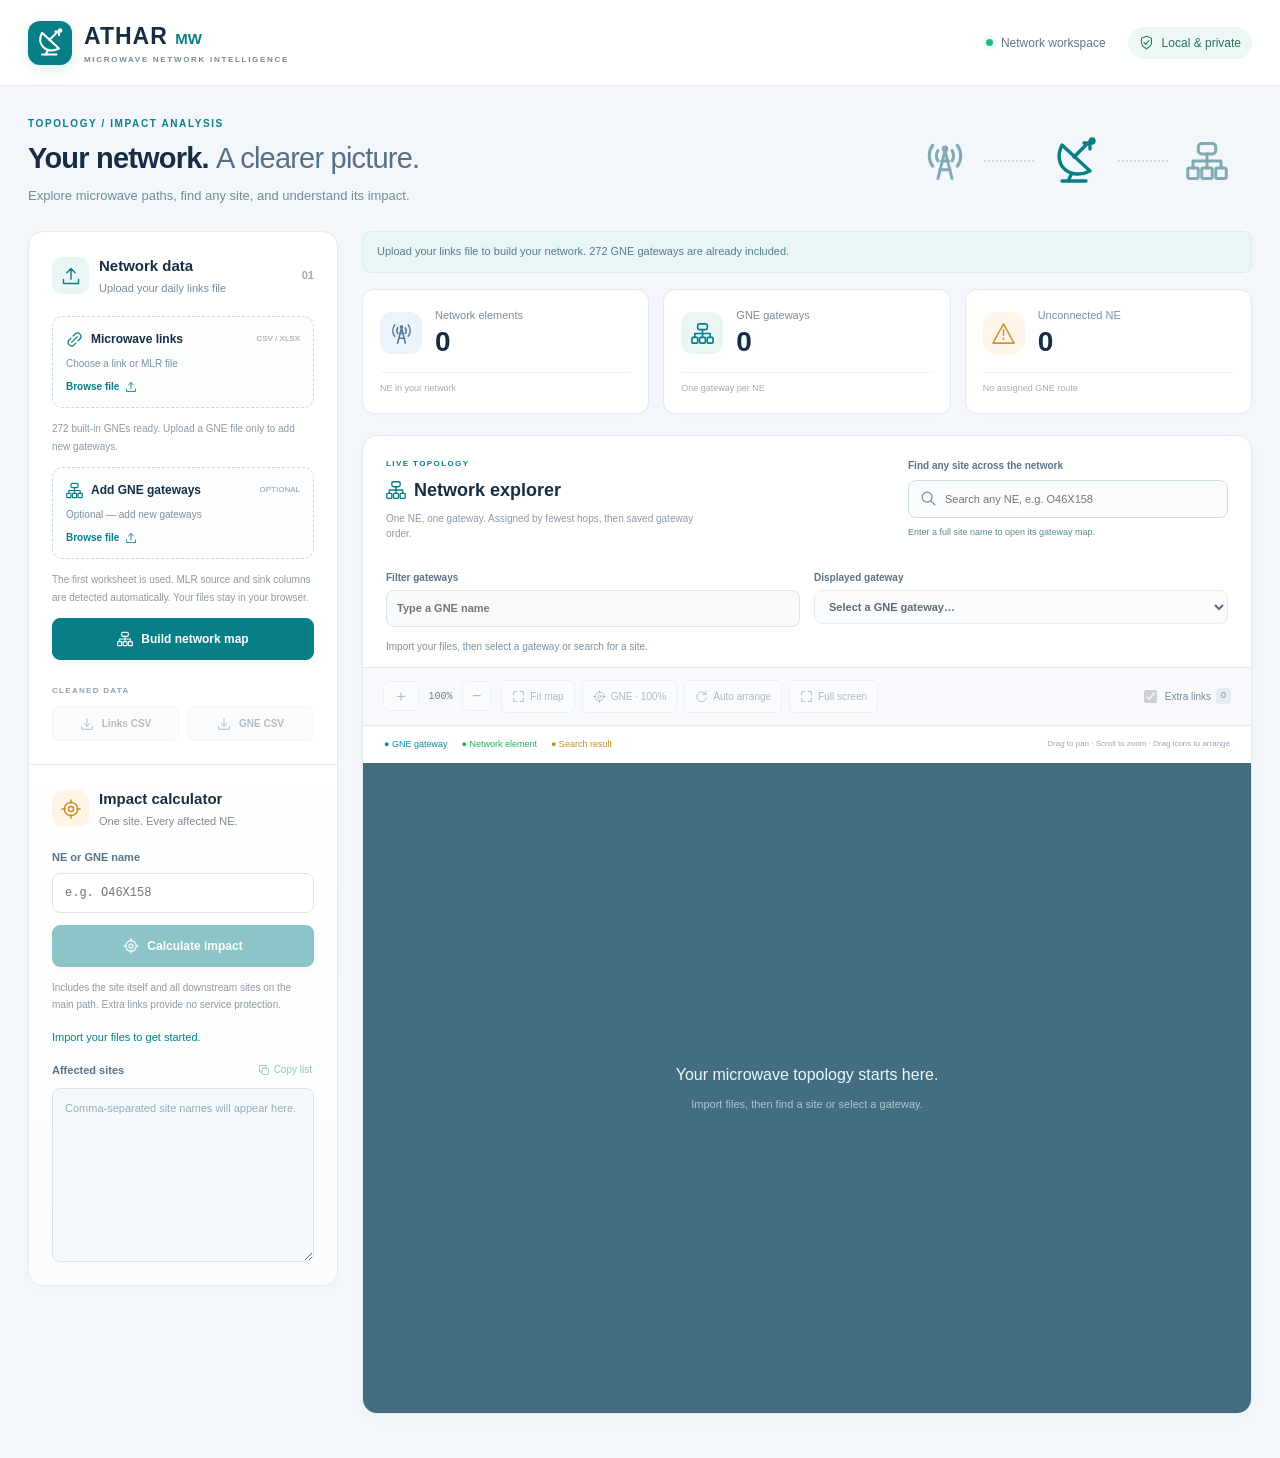
==== index.html @ e1ce1105 "Bundle confirmed GNE list and retain optional saved gateway additions" ====
<!doctype html>
<html lang="en" dir="ltr">
<head><meta charset="utf-8"><meta name="viewport" content="width=device-width,initial-scale=1"><title>Athar MW | Network topology & impact</title><link rel="stylesheet" href="style.css"></head>
<body>
<svg class="icon-library" xmlns="http://www.w3.org/2000/svg" aria-hidden="true"><defs>
<symbol id="i-dish" viewBox="0 0 24 24"><path d="M5 4c-5 10 4 18 14 13L5 4Z M11 10l7-7m-2 0h3v3M10 18l-2 4m-3 0h12"/><circle cx="20" cy="2" r="1"/></symbol>
<symbol id="i-tower" viewBox="0 0 24 24"><path d="m8 22 4-16 4 16M9 17h6M10 12h4M5 3a10 10 0 0 0 0 12M19 3a10 10 0 0 1 0 12M8 6a6 6 0 0 0 0 6M16 6a6 6 0 0 1 0 6"/><circle cx="12" cy="5" r="1"/></symbol>
<symbol id="i-link" viewBox="0 0 24 24"><path d="m10 7 3-3a5 5 0 0 1 7 7l-3 3M14 17l-3 3a5 5 0 0 1-7-7l3-3m1 6 8-8"/></symbol>
<symbol id="i-gateway" viewBox="0 0 24 24"><rect x="7" y="2" width="10" height="6" rx="2"/><rect x="1" y="16" width="6" height="6" rx="1"/><rect x="9" y="16" width="6" height="6" rx="1"/><rect x="17" y="16" width="6" height="6" rx="1"/><path d="M12 8v8M4 16v-4h16v4"/></symbol>
<symbol id="i-upload" viewBox="0 0 24 24"><path d="M12 16V3m-5 5 5-5 5 5M3 16v5h18v-5"/></symbol>
<symbol id="i-download" viewBox="0 0 24 24"><path d="M12 3v13m-5-5 5 5 5-5M3 16v5h18v-5"/></symbol>
<symbol id="i-search" viewBox="0 0 24 24"><circle cx="10" cy="10" r="7"/><path d="m15 15 6 6"/></symbol>
<symbol id="i-target" viewBox="0 0 24 24"><circle cx="12" cy="12" r="8"/><circle cx="12" cy="12" r="3"/><path d="M12 1v4m0 14v4M1 12h4m14 0h4"/></symbol>
<symbol id="i-shield" viewBox="0 0 24 24"><path d="m12 2 8 3v7c0 6-8 10-8 10S4 18 4 12V5l8-3Z m-4 10 3 3 5-6"/></symbol>
<symbol id="i-copy" viewBox="0 0 24 24"><rect x="8" y="8" width="13" height="13" rx="2"/><path d="M16 8V3H3v13h5"/></symbol>
<symbol id="i-expand" viewBox="0 0 24 24"><path d="M3 9V3h6m6 0h6v6M3 15v6h6m6 0h6v-6"/></symbol>
<symbol id="i-refresh" viewBox="0 0 24 24"><path d="M20 8a9 9 0 1 0 1 7M20 2v6h-6"/></symbol>
<symbol id="i-alert" viewBox="0 0 24 24"><path d="m12 2 11 20H1L12 2Zm0 6v6m0 3v1"/></symbol>
</defs></svg>
<header class="topbar"><div class="brand"><span class="brand-mark"><svg class="icon"><use href="#i-dish"/></svg></span><div>ATHAR <span>MW</span><small>MICROWAVE NETWORK INTELLIGENCE</small></div></div><div class="header-tags"><span class="workspace-tag"><span class="live-dot"></span>Network workspace</span><span class="privacy-tag"><svg class="icon"><use href="#i-shield"/></svg>Local & private</span></div></header>
<main><section class="intro"><div><p class="eyebrow">TOPOLOGY / IMPACT ANALYSIS</p><h1>Your network. <span>A clearer picture.</span></h1><p>Explore microwave paths, find any site, and understand its impact.</p></div><div class="intro-art" aria-hidden="true"><svg class="icon"><use href="#i-tower"/></svg><span class="signal-line"></span><svg class="icon dish-art"><use href="#i-dish"/></svg><span class="signal-line"></span><svg class="icon"><use href="#i-gateway"/></svg></div></section>
<section class="workspace"><aside>
<section class="import-panel"><div class="section-title"><span class="section-icon"><svg class="icon"><use href="#i-upload"/></svg></span><div><h2>Network data</h2><p>Upload your daily links file</p></div><span class="step-tag">01</span></div>
<label class="upload"><span class="upload-top"><svg class="icon"><use href="#i-link"/></svg><strong>Microwave links</strong><span class="file-type">CSV / XLSX</span></span><small id="linksName">Choose a link or MLR file</small><span class="browse">Browse file <svg class="icon"><use href="#i-upload"/></svg></span><input id="links" type="file" accept=".csv,.txt,.xlsx" aria-label="Upload microwave links"></label>
<p class="hint" id="gatewayInfo" role="status">272 built-in GNEs ready. Upload a GNE file only to add new gateways.</p>
<label class="upload"><span class="upload-top"><svg class="icon"><use href="#i-gateway"/></svg><strong>Add GNE gateways</strong><span class="file-type">OPTIONAL</span></span><small id="gatesName">Optional — add new gateways</small><span class="browse">Browse file <svg class="icon"><use href="#i-upload"/></svg></span><input id="gates" type="file" accept=".csv,.txt,.xlsx" aria-label="Add GNE gateways (optional)"></label>
<p class="hint">The first worksheet is used. MLR source and sink columns are detected automatically. Your files stay in your browser.</p>
<button id="load" class="primary"><svg class="icon"><use href="#i-gateway"/></svg>Build network map</button>
<div class="exports"><span class="subheading">CLEANED DATA</span><div class="export-buttons"><button id="downloadLinks" class="secondary" disabled><svg class="icon"><use href="#i-download"/></svg>Links CSV</button><button id="downloadGates" class="secondary" disabled><svg class="icon"><use href="#i-download"/></svg>GNE CSV</button></div></div></section>
<section class="impact-panel"><div class="section-title"><span class="section-icon amber"><svg class="icon"><use href="#i-target"/></svg></span><div><h2>Impact calculator</h2><p>One site. Every affected NE.</p></div></div><form id="impactForm"><label for="impactSite">NE or GNE name</label><input id="impactSite" placeholder="e.g. O46X158" autocomplete="off" disabled><button id="calculateImpact" class="primary" disabled><svg class="icon"><use href="#i-target"/></svg>Calculate impact</button></form><p class="hint">Includes the site itself and all downstream sites on the main path. Extra links provide no service protection.</p><p id="impactSummary" role="status" aria-live="polite">Import your files to get started.</p><div class="result-heading"><label for="impactResult">Affected sites</label><button id="copyImpact" class="text-button" disabled><svg class="icon"><use href="#i-copy"/></svg><span id="copyLabel">Copy list</span></button></div><textarea id="impactResult" readonly rows="7" spellcheck="false" placeholder="Comma-separated site names will appear here."></textarea></section>
</aside><div class="content"><div id="status" role="status" aria-live="polite">Upload your links file to build your network. 272 GNE gateways are already included.</div>
<div class="stats"><div><span class="stat-icon"><svg class="icon"><use href="#i-tower"/></svg></span><div><span>Network elements</span><b id="nodesCount">0</b></div><small>NE in your network</small></div><div><span class="stat-icon teal"><svg class="icon"><use href="#i-gateway"/></svg></span><div><span>GNE gateways</span><b id="gatesCount">0</b></div><small>One gateway per NE</small></div><div><span class="stat-icon amber"><svg class="icon"><use href="#i-alert"/></svg></span><div><span>Unconnected NE</span><b id="offlineCount">0</b></div><small>No assigned GNE route</small></div></div>
<section class="map-panel" id="mapPanel"><div class="map-heading"><div><p class="eyebrow">LIVE TOPOLOGY</p><h2><svg class="icon"><use href="#i-gateway"/></svg>Network explorer</h2><p>One NE, one gateway. Assigned by fewest hops, then saved gateway order.</p></div><div class="site-finder"><label for="search">Find any site across the network</label><div class="search-input"><svg class="icon"><use href="#i-search"/></svg><input id="search" type="search" list="siteNames" placeholder="Search any NE, e.g. O46X158" autocomplete="off" disabled></div><datalist id="siteNames"></datalist><p id="searchStatus" role="status" aria-live="polite">Enter a full site name to open its gateway map.</p></div></div>
<div class="gateway-controls"><label>Filter gateways<input id="gneSearch" type="search" placeholder="Type a GNE name" disabled></label><label>Displayed gateway<select id="gneSelect" disabled><option value="">Select a GNE gateway…</option></select></label></div>
<p id="viewSummary" class="view-summary" aria-live="polite">Import your files, then select a gateway or search for a site.</p>
<div class="map-toolbar" role="group" aria-label="Map controls"><div class="zoom-controls"><button id="zoomIn" disabled aria-label="Zoom in">＋</button><output id="zoomLabel" aria-live="polite">100%</output><button id="zoomOut" disabled aria-label="Zoom out">−</button></div><button id="fitMap" disabled><svg class="icon"><use href="#i-expand"/></svg>Fit map</button><button id="centerMap" disabled><svg class="icon"><use href="#i-target"/></svg>GNE · 100%</button><button id="resetLayout" disabled><svg class="icon"><use href="#i-refresh"/></svg>Auto arrange</button><button id="fullscreen" disabled><svg class="icon"><use href="#i-expand"/></svg><span id="fullscreenLabel">Full screen</span></button><label class="extra-toggle"><input id="extraLinks" type="checkbox" checked disabled>Extra links <span id="extraCount">0</span></label></div>
<div class="canvas-bar"><div class="legend"><span class="gne">● GNE gateway</span><span class="online">● Network element</span><span class="found">● Search result</span></div><span class="canvas-hint">Drag to pan · Scroll to zoom · Drag icons to arrange</span></div><div id="map" class="map"><p class="empty">Your microwave topology starts here.<br><span>Import files, then find a site or select a gateway.</span></p></div></section>
</div></section></main>
<script src="vendor/exceljs.min.js"></script><script src="network.js"></script><script src="default-gne.js"></script><script src="radial-layout.js"></script><script src="topology.js"></script><script src="app.js"></script>
</body></html>
---- style.css ----
:root{--ink:#172d43;--muted:#778a9c;--teal:#087f86;--line:#e2eaf0;--surface:#fff;--bg:#f3f6fa}*{box-sizing:border-box}body{margin:0;background:var(--bg);color:var(--ink);font:14px/1.5 Inter,"Segoe UI",Arial,sans-serif}button,input,select,textarea{font:inherit}button{cursor:pointer}button:disabled{opacity:.45;cursor:default}button:focus-visible,input:focus-visible,select:focus-visible,textarea:focus-visible{outline:3px solid #60c4ce;outline-offset:2px}.icon-library{position:absolute;width:0;height:0;overflow:hidden}.icon{width:20px;height:20px;fill:none;stroke:currentColor;stroke-width:1.7;stroke-linecap:round;stroke-linejoin:round;flex-shrink:0;vertical-align:middle}.topbar{height:86px;background:white;border-bottom:1px solid var(--line);display:flex;align-items:center;justify-content:space-between;padding:0 max(28px,calc((100vw - 1500px)/2))}.brand{display:flex;align-items:center;gap:12px;font-size:23px;font-weight:800;letter-spacing:1px}.brand>div>span{color:var(--teal);font-size:15px;letter-spacing:0}.brand small{display:block;font-size:8px;font-weight:600;letter-spacing:1.7px;color:var(--muted);margin-top:1px}.brand-mark{display:grid;place-items:center;width:44px;height:44px;border-radius:12px;background:var(--teal);color:white;box-shadow:0 4px 14px #087f8624}.brand-mark .icon{width:29px;height:29px}.header-tags{display:flex;gap:22px;align-items:center;font-size:12px;color:#60778c}.workspace-tag,.privacy-tag{display:flex;gap:8px;align-items:center}.privacy-tag{padding:7px 11px;background:#edf8f5;color:#297463;border-radius:20px}.privacy-tag .icon{width:15px;height:15px}.live-dot{width:7px;height:7px;background:#21b787;border-radius:50%;box-shadow:0 0 0 4px #22b78713}main{max-width:1556px;margin:auto;padding:30px 28px 44px}.intro{display:flex;align-items:center;justify-content:space-between;margin-bottom:26px}.eyebrow{font-size:10px;letter-spacing:1.6px;font-weight:750;color:var(--teal);margin:0 0 9px}.intro h1{font-size:29px;letter-spacing:-.8px;line-height:1.3;margin:0 0 8px;font-weight:750}.intro h1 span{font-weight:450;color:#577083}.intro p:last-child{font-size:13px;color:var(--muted);margin:0}.intro-art{display:flex;align-items:center;color:#82aab4;padding:12px 24px}.intro-art>.icon{width:42px;height:42px}.intro-art .dish-art{color:var(--teal);width:48px;height:48px}.signal-line{width:50px;height:1px;border-top:2px dotted #c4d9df;margin:0 18px}.workspace{display:grid;grid-template-columns:310px minmax(0,1fr);gap:24px;align-items:start}.workspace>*{min-width:0}aside{background:white;border:1px solid var(--line);border-radius:15px;box-shadow:0 4px 16px #17324e03;overflow:hidden}.import-panel,.impact-panel{padding:23px}.section-title{display:flex;align-items:center;gap:10px;margin-bottom:20px}.section-icon{display:grid;place-items:center;width:37px;height:37px;border-radius:10px;background:#eaf5f5;color:var(--teal)}.section-icon.amber{background:#fff4e5;color:#ca8c25}.section-title h2{font-size:15px;margin:0 0 2px}.section-title p{font-size:11px;color:var(--muted);margin:0}.step-tag{margin-left:auto;font-size:11px;font-weight:650;color:#9aabba}.upload{position:relative;display:block;padding:13px;border:1px dashed #c8d9e2;border-radius:10px;margin:11px 0;background:#fbfdfe;cursor:pointer;transition:border-color .15s,background .15s}.upload:hover{border-color:var(--teal);background:#f1faf9}.upload-top{display:flex;gap:8px;align-items:center;font-size:12px}.upload-top>.icon{width:17px;height:17px;color:var(--teal)}.file-type{font-size:8px;color:#899daf;margin-left:auto}.upload small{display:block;color:#7d91a3;font-size:10px;white-space:nowrap;overflow:hidden;text-overflow:ellipsis;margin:8px 0}.browse{font-size:10px;color:var(--teal);display:flex;gap:6px;align-items:center;font-weight:600}.browse .icon{width:12px;height:12px}.upload input{position:absolute;inset:0;width:100%;height:100%;opacity:0;cursor:pointer}.upload:focus-within{outline:2px solid #60c4ce}.hint{font-size:10px;color:#8a9ba9;line-height:1.75;margin:12px 0}.primary,.secondary{border-radius:8px;display:flex;gap:8px;align-items:center;justify-content:center;font-weight:600;transition:background .15s}.primary{border:1px solid var(--teal);background:var(--teal);color:white;width:100%;padding:11px;margin-top:12px;font-size:12px;box-shadow:0 3px 7px #087f8612}.primary:hover:enabled{background:#096e75}.primary .icon{width:16px;height:16px}.subheading{font-size:8px;letter-spacing:1.3px;color:#91a0ae;font-weight:750}.exports{margin-top:18px}.export-buttons{display:flex;gap:8px;margin-top:7px}.secondary{flex:1;padding:9px 5px;border:1px solid var(--line);background:#f7fafc;color:#506d80;font-size:10px}.secondary .icon{width:14px;height:14px}.impact-panel{border-top:1px solid var(--line);background:linear-gradient(180deg,#fff,#fafcfd)}.impact-panel label,.gateway-controls label,.site-finder>label{display:block;color:#5b7387;font-size:11px;font-weight:600}.impact-panel input,.impact-panel textarea,.gateway-controls input,.gateway-controls select{display:block;width:100%;padding:10px 12px;border:1px solid #d9e4eb;border-radius:8px;background:#fff;color:var(--ink);margin-top:7px;font-size:12px}.impact-panel input{font-family:Consolas,monospace}.impact-panel textarea{resize:vertical;min-height:145px;font:12px/1.8 Consolas,monospace;overflow-wrap:anywhere;background:#f6f9fc;margin-top:9px}.impact-panel textarea::placeholder{font:11px/1.7 "Segoe UI",Arial,sans-serif;color:#9baab6}#impactSummary{color:var(--teal);font-size:11px;line-height:1.7;margin:14px 0}.result-heading{display:flex;justify-content:space-between;gap:8px;align-items:center}.text-button{border:0;background:none;color:var(--teal);font-size:10px;display:flex;gap:4px;align-items:center;padding:2px}.text-button .icon{width:12px;height:12px}#status{border:1px solid #dbecee;border-radius:9px;background:#eaf5f5;color:#51818a;font-size:11px;line-height:1.8;padding:10px 14px}.stats{display:grid;grid-template-columns:repeat(3,minmax(0,1fr));gap:14px;margin:16px 0 21px}.stats>div{position:relative;background:white;border:1px solid var(--line);border-radius:12px;padding:17px;display:flex;align-items:center;gap:13px;flex-wrap:wrap;box-shadow:0 3px 12px #17324e02}.stat-icon{display:grid;place-items:center;width:42px;height:42px;color:#537ea2;background:#edf3fa;border-radius:12px}.stat-icon .icon{width:23px;height:23px}.stat-icon.teal{color:var(--teal);background:#eaf6f4}.stat-icon.amber{color:#d09638;background:#fff6e9}.stats>div>div>span{display:block;font-size:11px;color:#7890a1}.stats b{display:block;font-size:28px;line-height:1.2;letter-spacing:-.7px;margin-top:2px}.stats small{font-size:9px;width:100%;color:#a0aeb9;border-top:1px solid #f0f4f7;padding-top:9px}.map-panel{background:#fff;border:1px solid var(--line);border-radius:15px;overflow:hidden;box-shadow:0 5px 22px #193e5704}.map-heading{display:flex;gap:24px;align-items:flex-start;justify-content:space-between;padding:22px 23px 16px}.map-heading h2{margin:0;display:flex;align-items:center;gap:8px;font-size:18px}.map-heading h2 .icon{color:var(--teal);width:20px;height:20px}.map-heading .eyebrow{font-size:8px;letter-spacing:1.4px;margin-bottom:7px}.map-heading p:not(.eyebrow){color:#8a9baa;font-size:10px;margin:7px 0 0;max-width:330px}.site-finder{width:320px;flex-shrink:0}.site-finder>label{font-size:10px}.search-input{display:flex;align-items:center;gap:8px;border:1px solid #cedfe7;border-radius:8px;padding:0 11px;background:#fafcfe;margin-top:7px}.search-input>.icon{color:#6a8ca0;width:17px;height:17px}.search-input input{width:100%;min-width:0;padding:10px 0;border:0;background:none;font-size:11px;color:var(--ink);outline:none}.search-input:focus-within{border-color:#3ba8ae;box-shadow:0 0 0 3px #087f8610}.map-heading #searchStatus{font-size:9px;line-height:1.6;min-height:29px;color:#5a8994}.gateway-controls{display:flex;gap:14px;padding:0 23px 12px}.gateway-controls label{flex:1;min-width:0;font-size:10px}.gateway-controls input,.gateway-controls select{background:#f8fafc;font-size:11px;margin-top:5px;padding:9px 10px}.view-summary{padding:0 23px;font-size:10px;color:#7b91a2;margin:0 0 13px}.map-toolbar{display:flex;align-items:center;gap:7px;padding:12px 20px;background:#f7f9fc;border-top:1px solid var(--line);border-bottom:1px solid var(--line);flex-wrap:wrap}.map-toolbar button{display:flex;gap:5px;align-items:center;padding:8px 10px;border:1px solid #dbe5ec;border-radius:6px;background:#fff;font-size:10px;color:#537084;white-space:nowrap}.map-toolbar button .icon{width:13px;height:13px}.map-toolbar button:hover:enabled{border-color:#65b7bd;color:var(--teal)}.zoom-controls{display:flex;gap:5px;align-items:center;margin-right:3px}.zoom-controls button{font-size:16px;line-height:1;padding:6px 9px}.zoom-controls output{font:10px Consolas,monospace;min-width:33px;text-align:center;color:#6a8194}.extra-toggle{margin-left:auto;display:flex;align-items:center;gap:5px;font-size:10px;color:#748a9a;white-space:nowrap}.extra-toggle input{accent-color:var(--teal)}#extraCount{border-radius:4px;background:#e5ecf2;font-size:9px;padding:1px 5px}.canvas-bar{display:flex;align-items:center;justify-content:space-between;padding:12px 21px;gap:10px;flex-wrap:wrap}.legend{display:flex;gap:14px;font-size:9px}.gne{color:#078b9c}.online{color:#19ae67}.found{color:#b99323}.canvas-hint{font-size:8px;color:#96a6b4}.map{height:650px;position:relative;overflow:hidden;background-color:#436e81;background-image:radial-gradient(#6e95a5 .7px,transparent .7px);background-size:24px 24px;touch-action:none;cursor:grab;user-select:none}.map:active{cursor:grabbing}.map svg{display:block;width:100%;height:100%}.map .empty{position:absolute;top:43%;width:100%;margin:0;text-align:center;color:#edf7fb;font-size:16px;font-weight:500;padding:20px}.map .empty span{display:block;color:#a9c7d3;font-size:11px;margin-top:9px}.map text{font-family:Arial,sans-serif}.map .node-name{font-size:19.5px}.map .node-type{font-size:10px}.map .network-node{cursor:grab;outline:none}.map .network-node:focus .node-label-bg{stroke:#fff17d;stroke-width:3px}.map .network-node:hover .node-label-bg{fill:#fff9cc}.topology-layer,.topology-nodes,.topology-edges{cursor:inherit!important}.tree-link,.extra-link{pointer-events:stroke}.map-panel:fullscreen{background:white;display:flex;flex-direction:column;border-radius:0;overflow:auto}.map-panel:fullscreen .map{flex:1;min-height:300px;height:auto}.map-panel:fullscreen .map-heading{padding-top:14px}.map-panel:fullscreen .gateway-controls{padding-block:4px}@media(min-width:1450px){.workspace{grid-template-columns:325px minmax(0,1fr)}}@media(max-width:1150px){.map-heading{flex-direction:column;gap:16px}.site-finder{width:100%}.map-heading p:not(.eyebrow){max-width:none}.intro-art{display:none}.canvas-hint{display:none}.extra-toggle{margin-left:0}}@media(max-width:850px){.workspace{grid-template-columns:minmax(0,1fr)}aside{display:grid;grid-template-columns:1fr 1fr}.impact-panel{border-top:0;border-left:1px solid var(--line)}.intro h1{font-size:25px}.topbar{padding:0 22px}main{padding:24px 20px}.privacy-tag{display:none}.map-heading{flex-direction:row}.site-finder{width:300px}.map{height:560px}}@media(max-width:600px){.topbar{height:74px;padding:0 18px}.brand{font-size:20px}.brand small{font-size:7px;letter-spacing:1px}.workspace-tag{font-size:0}.brand-mark{width:38px;height:38px}.intro h1{font-size:25px}.intro h1 span{display:block}.intro>div>p:last-child{font-size:11px}.eyebrow{font-size:8px}.intro{margin-bottom:22px}main{padding:22px 14px}aside{display:block}.impact-panel{border-left:0;border-top:1px solid var(--line)}.import-panel,.impact-panel{padding:20px}.stats{gap:7px;margin-top:13px}.stats>div{padding:12px 9px;gap:8px}.stat-icon{width:28px;height:28px;border-radius:8px}.stat-icon .icon{width:17px;height:17px}.stats>div>div>span{font-size:8px}.stats b{font-size:22px}.stats small{font-size:8px}.map-heading{flex-direction:column;padding:20px 16px;gap:16px}.site-finder{width:100%}.gateway-controls{padding:0 16px 12px;gap:10px}.map-toolbar{padding:10px;gap:6px}.map-toolbar button{padding:8px;font-size:9px}.map-toolbar button .icon{width:11px;height:11px}.extra-toggle{font-size:9px}.canvas-bar{padding:10px 13px}.legend{font-size:8px;gap:9px}.map{height:520px}.map-panel:fullscreen .map-heading>div:first-child,.map-panel:fullscreen .canvas-bar{display:none}}
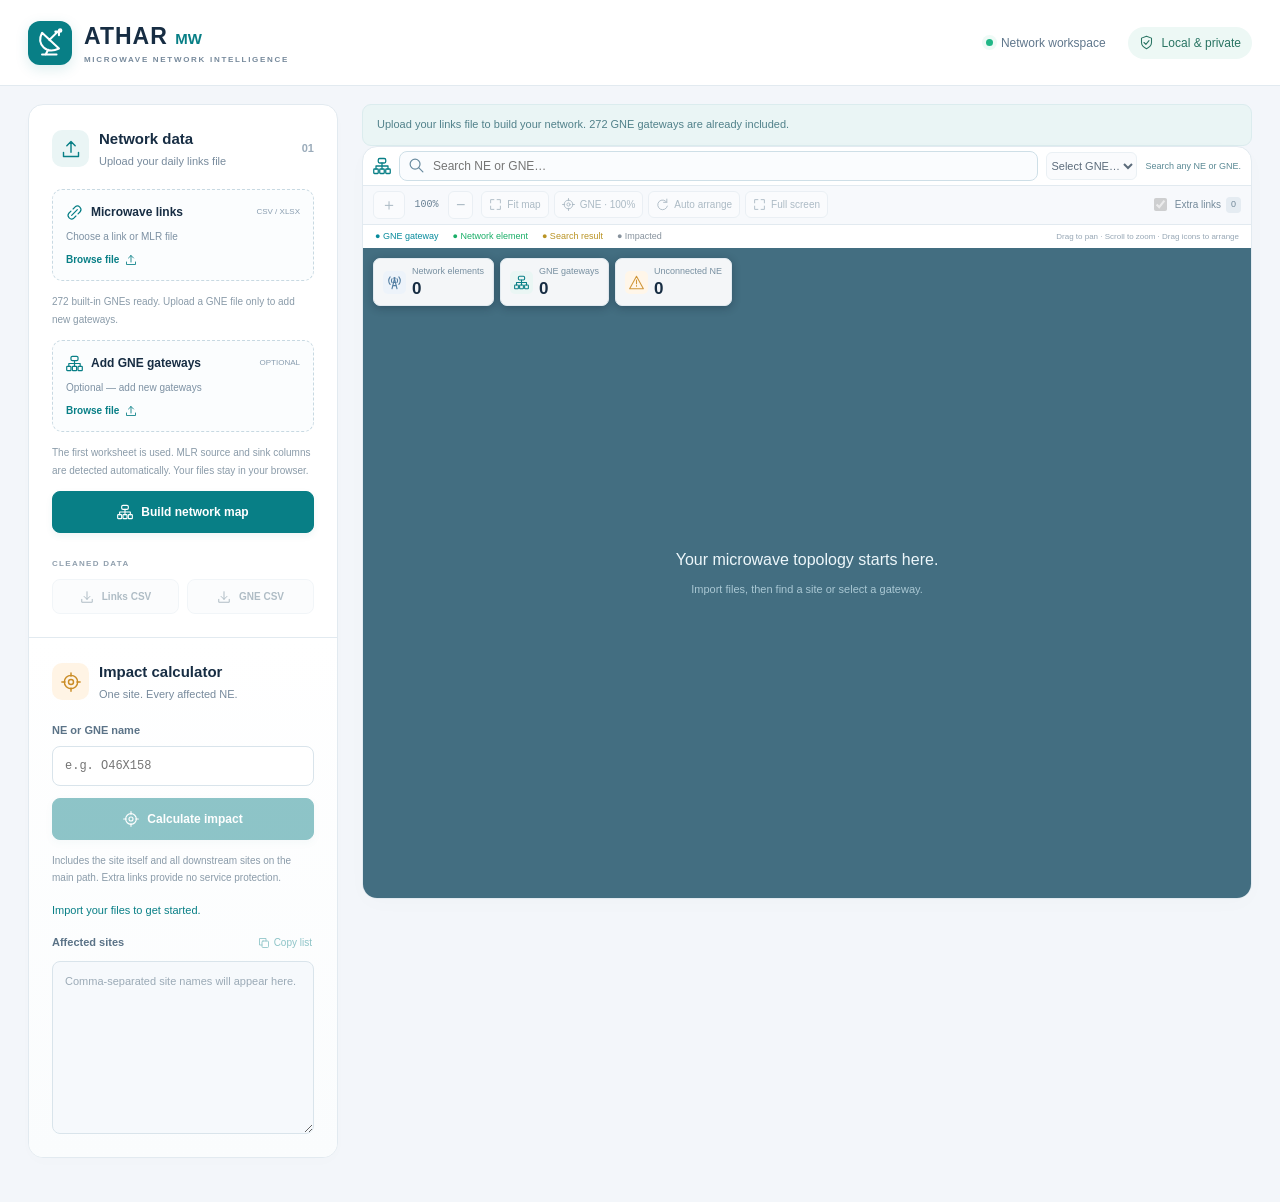
==== commit 5b69f054: "Compact topology controls and overlay counters with grey impact highlighting" ====
--- a/index.html
+++ b/index.html
@@ -18,7 +18,7 @@
 <symbol id="i-alert" viewBox="0 0 24 24"><path d="m12 2 11 20H1L12 2Zm0 6v6m0 3v1"/></symbol>
 </defs></svg>
 <header class="topbar"><div class="brand"><span class="brand-mark"><svg class="icon"><use href="#i-dish"/></svg></span><div>ATHAR <span>MW</span><small>MICROWAVE NETWORK INTELLIGENCE</small></div></div><div class="header-tags"><span class="workspace-tag"><span class="live-dot"></span>Network workspace</span><span class="privacy-tag"><svg class="icon"><use href="#i-shield"/></svg>Local & private</span></div></header>
-<main><section class="intro"><div><p class="eyebrow">TOPOLOGY / IMPACT ANALYSIS</p><h1>Your network. <span>A clearer picture.</span></h1><p>Explore microwave paths, find any site, and understand its impact.</p></div><div class="intro-art" aria-hidden="true"><svg class="icon"><use href="#i-tower"/></svg><span class="signal-line"></span><svg class="icon dish-art"><use href="#i-dish"/></svg><span class="signal-line"></span><svg class="icon"><use href="#i-gateway"/></svg></div></section>
+<main>
 <section class="workspace"><aside>
 <section class="import-panel"><div class="section-title"><span class="section-icon"><svg class="icon"><use href="#i-upload"/></svg></span><div><h2>Network data</h2><p>Upload your daily links file</p></div><span class="step-tag">01</span></div>
 <label class="upload"><span class="upload-top"><svg class="icon"><use href="#i-link"/></svg><strong>Microwave links</strong><span class="file-type">CSV / XLSX</span></span><small id="linksName">Choose a link or MLR file</small><span class="browse">Browse file <svg class="icon"><use href="#i-upload"/></svg></span><input id="links" type="file" accept=".csv,.txt,.xlsx" aria-label="Upload microwave links"></label>
@@ -29,12 +29,10 @@
 <div class="exports"><span class="subheading">CLEANED DATA</span><div class="export-buttons"><button id="downloadLinks" class="secondary" disabled><svg class="icon"><use href="#i-download"/></svg>Links CSV</button><button id="downloadGates" class="secondary" disabled><svg class="icon"><use href="#i-download"/></svg>GNE CSV</button></div></div></section>
 <section class="impact-panel"><div class="section-title"><span class="section-icon amber"><svg class="icon"><use href="#i-target"/></svg></span><div><h2>Impact calculator</h2><p>One site. Every affected NE.</p></div></div><form id="impactForm"><label for="impactSite">NE or GNE name</label><input id="impactSite" placeholder="e.g. O46X158" autocomplete="off" disabled><button id="calculateImpact" class="primary" disabled><svg class="icon"><use href="#i-target"/></svg>Calculate impact</button></form><p class="hint">Includes the site itself and all downstream sites on the main path. Extra links provide no service protection.</p><p id="impactSummary" role="status" aria-live="polite">Import your files to get started.</p><div class="result-heading"><label for="impactResult">Affected sites</label><button id="copyImpact" class="text-button" disabled><svg class="icon"><use href="#i-copy"/></svg><span id="copyLabel">Copy list</span></button></div><textarea id="impactResult" readonly rows="7" spellcheck="false" placeholder="Comma-separated site names will appear here."></textarea></section>
 </aside><div class="content"><div id="status" role="status" aria-live="polite">Upload your links file to build your network. 272 GNE gateways are already included.</div>
-<div class="stats"><div><span class="stat-icon"><svg class="icon"><use href="#i-tower"/></svg></span><div><span>Network elements</span><b id="nodesCount">0</b></div><small>NE in your network</small></div><div><span class="stat-icon teal"><svg class="icon"><use href="#i-gateway"/></svg></span><div><span>GNE gateways</span><b id="gatesCount">0</b></div><small>One gateway per NE</small></div><div><span class="stat-icon amber"><svg class="icon"><use href="#i-alert"/></svg></span><div><span>Unconnected NE</span><b id="offlineCount">0</b></div><small>No assigned GNE route</small></div></div>
-<section class="map-panel" id="mapPanel"><div class="map-heading"><div><p class="eyebrow">LIVE TOPOLOGY</p><h2><svg class="icon"><use href="#i-gateway"/></svg>Network explorer</h2><p>One NE, one gateway. Assigned by fewest hops, then saved gateway order.</p></div><div class="site-finder"><label for="search">Find any site across the network</label><div class="search-input"><svg class="icon"><use href="#i-search"/></svg><input id="search" type="search" list="siteNames" placeholder="Search any NE, e.g. O46X158" autocomplete="off" disabled></div><datalist id="siteNames"></datalist><p id="searchStatus" role="status" aria-live="polite">Enter a full site name to open its gateway map.</p></div></div>
-<div class="gateway-controls"><label>Filter gateways<input id="gneSearch" type="search" placeholder="Type a GNE name" disabled></label><label>Displayed gateway<select id="gneSelect" disabled><option value="">Select a GNE gateway…</option></select></label></div>
-<p id="viewSummary" class="view-summary" aria-live="polite">Import your files, then select a gateway or search for a site.</p>
+
+<section class="map-panel" id="mapPanel"><div class="map-heading compact-heading"><svg class="icon"><use href="#i-gateway"/></svg><div class="search-input"><svg class="icon"><use href="#i-search"/></svg><input id="search" type="search" list="siteNames" placeholder="Search NE or GNE…" aria-label="Search NE or GNE" autocomplete="off" disabled></div><datalist id="siteNames"></datalist><select id="gneSelect" aria-label="Displayed gateway" disabled><option value="">Select GNE…</option></select><p id="searchStatus" role="status" aria-live="polite">Search any NE or GNE.</p></div><p id="viewSummary" class="sr-only" aria-live="polite"></p>
 <div class="map-toolbar" role="group" aria-label="Map controls"><div class="zoom-controls"><button id="zoomIn" disabled aria-label="Zoom in">＋</button><output id="zoomLabel" aria-live="polite">100%</output><button id="zoomOut" disabled aria-label="Zoom out">−</button></div><button id="fitMap" disabled><svg class="icon"><use href="#i-expand"/></svg>Fit map</button><button id="centerMap" disabled><svg class="icon"><use href="#i-target"/></svg>GNE · 100%</button><button id="resetLayout" disabled><svg class="icon"><use href="#i-refresh"/></svg>Auto arrange</button><button id="fullscreen" disabled><svg class="icon"><use href="#i-expand"/></svg><span id="fullscreenLabel">Full screen</span></button><label class="extra-toggle"><input id="extraLinks" type="checkbox" checked disabled>Extra links <span id="extraCount">0</span></label></div>
-<div class="canvas-bar"><div class="legend"><span class="gne">● GNE gateway</span><span class="online">● Network element</span><span class="found">● Search result</span></div><span class="canvas-hint">Drag to pan · Scroll to zoom · Drag icons to arrange</span></div><div id="map" class="map"><p class="empty">Your microwave topology starts here.<br><span>Import files, then find a site or select a gateway.</span></p></div></section>
+<div class="canvas-bar"><div class="legend"><span class="gne">● GNE gateway</span><span class="online">● Network element</span><span class="found">● Search result</span><span class="impacted-key">● Impacted</span></div><span class="canvas-hint">Drag to pan · Scroll to zoom · Drag icons to arrange</span></div><div class="map-stage"><div class="stats"><div><span class="stat-icon"><svg class="icon"><use href="#i-tower"/></svg></span><div><span>Network elements</span><b id="nodesCount">0</b></div><small>NE in your network</small></div><div><span class="stat-icon teal"><svg class="icon"><use href="#i-gateway"/></svg></span><div><span>GNE gateways</span><b id="gatesCount">0</b></div><small>One gateway per NE</small></div><div><span class="stat-icon amber"><svg class="icon"><use href="#i-alert"/></svg></span><div><span>Unconnected NE</span><b id="offlineCount">0</b></div><small>No assigned GNE route</small></div></div><div id="map" class="map"><p class="empty">Your microwave topology starts here.<br><span>Import files, then find a site or select a gateway.</span></p></div></div></section>
 </div></section></main>
 <script src="vendor/exceljs.min.js"></script><script src="network.js"></script><script src="default-gne.js"></script><script src="radial-layout.js"></script><script src="topology.js"></script><script src="app.js"></script>
 </body></html>
--- a/style.css
+++ b/style.css
@@ -1 +1,3 @@
 :root{--ink:#172d43;--muted:#778a9c;--teal:#087f86;--line:#e2eaf0;--surface:#fff;--bg:#f3f6fa}*{box-sizing:border-box}body{margin:0;background:var(--bg);color:var(--ink);font:14px/1.5 Inter,"Segoe UI",Arial,sans-serif}button,input,select,textarea{font:inherit}button{cursor:pointer}button:disabled{opacity:.45;cursor:default}button:focus-visible,input:focus-visible,select:focus-visible,textarea:focus-visible{outline:3px solid #60c4ce;outline-offset:2px}.icon-library{position:absolute;width:0;height:0;overflow:hidden}.icon{width:20px;height:20px;fill:none;stroke:currentColor;stroke-width:1.7;stroke-linecap:round;stroke-linejoin:round;flex-shrink:0;vertical-align:middle}.topbar{height:86px;background:white;border-bottom:1px solid var(--line);display:flex;align-items:center;justify-content:space-between;padding:0 max(28px,calc((100vw - 1500px)/2))}.brand{display:flex;align-items:center;gap:12px;font-size:23px;font-weight:800;letter-spacing:1px}.brand>div>span{color:var(--teal);font-size:15px;letter-spacing:0}.brand small{display:block;font-size:8px;font-weight:600;letter-spacing:1.7px;color:var(--muted);margin-top:1px}.brand-mark{display:grid;place-items:center;width:44px;height:44px;border-radius:12px;background:var(--teal);color:white;box-shadow:0 4px 14px #087f8624}.brand-mark .icon{width:29px;height:29px}.header-tags{display:flex;gap:22px;align-items:center;font-size:12px;color:#60778c}.workspace-tag,.privacy-tag{display:flex;gap:8px;align-items:center}.privacy-tag{padding:7px 11px;background:#edf8f5;color:#297463;border-radius:20px}.privacy-tag .icon{width:15px;height:15px}.live-dot{width:7px;height:7px;background:#21b787;border-radius:50%;box-shadow:0 0 0 4px #22b78713}main{max-width:1556px;margin:auto;padding:30px 28px 44px}.intro{display:flex;align-items:center;justify-content:space-between;margin-bottom:26px}.eyebrow{font-size:10px;letter-spacing:1.6px;font-weight:750;color:var(--teal);margin:0 0 9px}.intro h1{font-size:29px;letter-spacing:-.8px;line-height:1.3;margin:0 0 8px;font-weight:750}.intro h1 span{font-weight:450;color:#577083}.intro p:last-child{font-size:13px;color:var(--muted);margin:0}.intro-art{display:flex;align-items:center;color:#82aab4;padding:12px 24px}.intro-art>.icon{width:42px;height:42px}.intro-art .dish-art{color:var(--teal);width:48px;height:48px}.signal-line{width:50px;height:1px;border-top:2px dotted #c4d9df;margin:0 18px}.workspace{display:grid;grid-template-columns:310px minmax(0,1fr);gap:24px;align-items:start}.workspace>*{min-width:0}aside{background:white;border:1px solid var(--line);border-radius:15px;box-shadow:0 4px 16px #17324e03;overflow:hidden}.import-panel,.impact-panel{padding:23px}.section-title{display:flex;align-items:center;gap:10px;margin-bottom:20px}.section-icon{display:grid;place-items:center;width:37px;height:37px;border-radius:10px;background:#eaf5f5;color:var(--teal)}.section-icon.amber{background:#fff4e5;color:#ca8c25}.section-title h2{font-size:15px;margin:0 0 2px}.section-title p{font-size:11px;color:var(--muted);margin:0}.step-tag{margin-left:auto;font-size:11px;font-weight:650;color:#9aabba}.upload{position:relative;display:block;padding:13px;border:1px dashed #c8d9e2;border-radius:10px;margin:11px 0;background:#fbfdfe;cursor:pointer;transition:border-color .15s,background .15s}.upload:hover{border-color:var(--teal);background:#f1faf9}.upload-top{display:flex;gap:8px;align-items:center;font-size:12px}.upload-top>.icon{width:17px;height:17px;color:var(--teal)}.file-type{font-size:8px;color:#899daf;margin-left:auto}.upload small{display:block;color:#7d91a3;font-size:10px;white-space:nowrap;overflow:hidden;text-overflow:ellipsis;margin:8px 0}.browse{font-size:10px;color:var(--teal);display:flex;gap:6px;align-items:center;font-weight:600}.browse .icon{width:12px;height:12px}.upload input{position:absolute;inset:0;width:100%;height:100%;opacity:0;cursor:pointer}.upload:focus-within{outline:2px solid #60c4ce}.hint{font-size:10px;color:#8a9ba9;line-height:1.75;margin:12px 0}.primary,.secondary{border-radius:8px;display:flex;gap:8px;align-items:center;justify-content:center;font-weight:600;transition:background .15s}.primary{border:1px solid var(--teal);background:var(--teal);color:white;width:100%;padding:11px;margin-top:12px;font-size:12px;box-shadow:0 3px 7px #087f8612}.primary:hover:enabled{background:#096e75}.primary .icon{width:16px;height:16px}.subheading{font-size:8px;letter-spacing:1.3px;color:#91a0ae;font-weight:750}.exports{margin-top:18px}.export-buttons{display:flex;gap:8px;margin-top:7px}.secondary{flex:1;padding:9px 5px;border:1px solid var(--line);background:#f7fafc;color:#506d80;font-size:10px}.secondary .icon{width:14px;height:14px}.impact-panel{border-top:1px solid var(--line);background:linear-gradient(180deg,#fff,#fafcfd)}.impact-panel label,.gateway-controls label,.site-finder>label{display:block;color:#5b7387;font-size:11px;font-weight:600}.impact-panel input,.impact-panel textarea,.gateway-controls input,.gateway-controls select{display:block;width:100%;padding:10px 12px;border:1px solid #d9e4eb;border-radius:8px;background:#fff;color:var(--ink);margin-top:7px;font-size:12px}.impact-panel input{font-family:Consolas,monospace}.impact-panel textarea{resize:vertical;min-height:145px;font:12px/1.8 Consolas,monospace;overflow-wrap:anywhere;background:#f6f9fc;margin-top:9px}.impact-panel textarea::placeholder{font:11px/1.7 "Segoe UI",Arial,sans-serif;color:#9baab6}#impactSummary{color:var(--teal);font-size:11px;line-height:1.7;margin:14px 0}.result-heading{display:flex;justify-content:space-between;gap:8px;align-items:center}.text-button{border:0;background:none;color:var(--teal);font-size:10px;display:flex;gap:4px;align-items:center;padding:2px}.text-button .icon{width:12px;height:12px}#status{border:1px solid #dbecee;border-radius:9px;background:#eaf5f5;color:#51818a;font-size:11px;line-height:1.8;padding:10px 14px}.stats{display:grid;grid-template-columns:repeat(3,minmax(0,1fr));gap:14px;margin:16px 0 21px}.stats>div{position:relative;background:white;border:1px solid var(--line);border-radius:12px;padding:17px;display:flex;align-items:center;gap:13px;flex-wrap:wrap;box-shadow:0 3px 12px #17324e02}.stat-icon{display:grid;place-items:center;width:42px;height:42px;color:#537ea2;background:#edf3fa;border-radius:12px}.stat-icon .icon{width:23px;height:23px}.stat-icon.teal{color:var(--teal);background:#eaf6f4}.stat-icon.amber{color:#d09638;background:#fff6e9}.stats>div>div>span{display:block;font-size:11px;color:#7890a1}.stats b{display:block;font-size:28px;line-height:1.2;letter-spacing:-.7px;margin-top:2px}.stats small{font-size:9px;width:100%;color:#a0aeb9;border-top:1px solid #f0f4f7;padding-top:9px}.map-panel{background:#fff;border:1px solid var(--line);border-radius:15px;overflow:hidden;box-shadow:0 5px 22px #193e5704}.map-heading{display:flex;gap:24px;align-items:flex-start;justify-content:space-between;padding:22px 23px 16px}.map-heading h2{margin:0;display:flex;align-items:center;gap:8px;font-size:18px}.map-heading h2 .icon{color:var(--teal);width:20px;height:20px}.map-heading .eyebrow{font-size:8px;letter-spacing:1.4px;margin-bottom:7px}.map-heading p:not(.eyebrow){color:#8a9baa;font-size:10px;margin:7px 0 0;max-width:330px}.site-finder{width:320px;flex-shrink:0}.site-finder>label{font-size:10px}.search-input{display:flex;align-items:center;gap:8px;border:1px solid #cedfe7;border-radius:8px;padding:0 11px;background:#fafcfe;margin-top:7px}.search-input>.icon{color:#6a8ca0;width:17px;height:17px}.search-input input{width:100%;min-width:0;padding:10px 0;border:0;background:none;font-size:11px;color:var(--ink);outline:none}.search-input:focus-within{border-color:#3ba8ae;box-shadow:0 0 0 3px #087f8610}.map-heading #searchStatus{font-size:9px;line-height:1.6;min-height:29px;color:#5a8994}.gateway-controls{display:flex;gap:14px;padding:0 23px 12px}.gateway-controls label{flex:1;min-width:0;font-size:10px}.gateway-controls input,.gateway-controls select{background:#f8fafc;font-size:11px;margin-top:5px;padding:9px 10px}.view-summary{padding:0 23px;font-size:10px;color:#7b91a2;margin:0 0 13px}.map-toolbar{display:flex;align-items:center;gap:7px;padding:12px 20px;background:#f7f9fc;border-top:1px solid var(--line);border-bottom:1px solid var(--line);flex-wrap:wrap}.map-toolbar button{display:flex;gap:5px;align-items:center;padding:8px 10px;border:1px solid #dbe5ec;border-radius:6px;background:#fff;font-size:10px;color:#537084;white-space:nowrap}.map-toolbar button .icon{width:13px;height:13px}.map-toolbar button:hover:enabled{border-color:#65b7bd;color:var(--teal)}.zoom-controls{display:flex;gap:5px;align-items:center;margin-right:3px}.zoom-controls button{font-size:16px;line-height:1;padding:6px 9px}.zoom-controls output{font:10px Consolas,monospace;min-width:33px;text-align:center;color:#6a8194}.extra-toggle{margin-left:auto;display:flex;align-items:center;gap:5px;font-size:10px;color:#748a9a;white-space:nowrap}.extra-toggle input{accent-color:var(--teal)}#extraCount{border-radius:4px;background:#e5ecf2;font-size:9px;padding:1px 5px}.canvas-bar{display:flex;align-items:center;justify-content:space-between;padding:12px 21px;gap:10px;flex-wrap:wrap}.legend{display:flex;gap:14px;font-size:9px}.gne{color:#078b9c}.online{color:#19ae67}.found{color:#b99323}.canvas-hint{font-size:8px;color:#96a6b4}.map{height:650px;position:relative;overflow:hidden;background-color:#436e81;background-image:radial-gradient(#6e95a5 .7px,transparent .7px);background-size:24px 24px;touch-action:none;cursor:grab;user-select:none}.map:active{cursor:grabbing}.map svg{display:block;width:100%;height:100%}.map .empty{position:absolute;top:43%;width:100%;margin:0;text-align:center;color:#edf7fb;font-size:16px;font-weight:500;padding:20px}.map .empty span{display:block;color:#a9c7d3;font-size:11px;margin-top:9px}.map text{font-family:Arial,sans-serif}.map .node-name{font-size:19.5px}.map .node-type{font-size:10px}.map .network-node{cursor:grab;outline:none}.map .network-node:focus .node-label-bg{stroke:#fff17d;stroke-width:3px}.map .network-node:hover .node-label-bg{fill:#fff9cc}.topology-layer,.topology-nodes,.topology-edges{cursor:inherit!important}.tree-link,.extra-link{pointer-events:stroke}.map-panel:fullscreen{background:white;display:flex;flex-direction:column;border-radius:0;overflow:auto}.map-panel:fullscreen .map{flex:1;min-height:300px;height:auto}.map-panel:fullscreen .map-heading{padding-top:14px}.map-panel:fullscreen .gateway-controls{padding-block:4px}@media(min-width:1450px){.workspace{grid-template-columns:325px minmax(0,1fr)}}@media(max-width:1150px){.map-heading{flex-direction:column;gap:16px}.site-finder{width:100%}.map-heading p:not(.eyebrow){max-width:none}.intro-art{display:none}.canvas-hint{display:none}.extra-toggle{margin-left:0}}@media(max-width:850px){.workspace{grid-template-columns:minmax(0,1fr)}aside{display:grid;grid-template-columns:1fr 1fr}.impact-panel{border-top:0;border-left:1px solid var(--line)}.intro h1{font-size:25px}.topbar{padding:0 22px}main{padding:24px 20px}.privacy-tag{display:none}.map-heading{flex-direction:row}.site-finder{width:300px}.map{height:560px}}@media(max-width:600px){.topbar{height:74px;padding:0 18px}.brand{font-size:20px}.brand small{font-size:7px;letter-spacing:1px}.workspace-tag{font-size:0}.brand-mark{width:38px;height:38px}.intro h1{font-size:25px}.intro h1 span{display:block}.intro>div>p:last-child{font-size:11px}.eyebrow{font-size:8px}.intro{margin-bottom:22px}main{padding:22px 14px}aside{display:block}.impact-panel{border-left:0;border-top:1px solid var(--line)}.import-panel,.impact-panel{padding:20px}.stats{gap:7px;margin-top:13px}.stats>div{padding:12px 9px;gap:8px}.stat-icon{width:28px;height:28px;border-radius:8px}.stat-icon .icon{width:17px;height:17px}.stats>div>div>span{font-size:8px}.stats b{font-size:22px}.stats small{font-size:8px}.map-heading{flex-direction:column;padding:20px 16px;gap:16px}.site-finder{width:100%}.gateway-controls{padding:0 16px 12px;gap:10px}.map-toolbar{padding:10px;gap:6px}.map-toolbar button{padding:8px;font-size:9px}.map-toolbar button .icon{width:11px;height:11px}.extra-toggle{font-size:9px}.canvas-bar{padding:10px 13px}.legend{font-size:8px;gap:9px}.map{height:520px}.map-panel:fullscreen .map-heading>div:first-child,.map-panel:fullscreen .canvas-bar{display:none}}
+/* Compact explorer and map overlays. */
+main{padding-top:18px}.sr-only{position:absolute;width:1px;height:1px;padding:0;overflow:hidden;clip-path:inset(50%);white-space:nowrap}.map-panel .compact-heading{height:1cm;min-height:38px;display:flex;flex-direction:row;align-items:center;gap:8px;padding:3px 10px}.compact-heading>.icon{color:var(--teal);width:18px}.compact-heading .search-input{margin:0;flex:1;min-width:100px;padding:0 8px}.compact-heading .search-input input{padding:5px 0;font-size:12px}.compact-heading select{max-width:155px;min-width:90px;height:28px;border:1px solid var(--line);border-radius:6px;background:#f8fafc;color:var(--ink);font-size:11px}.map-heading #searchStatus{margin:0;min-height:0;max-width:220px;font-size:9px;overflow:hidden;text-overflow:ellipsis;white-space:nowrap}.map-toolbar{padding:5px 10px;gap:5px}.map-toolbar button{padding:5px 7px}.canvas-bar{padding:5px 12px}.map-stage{position:relative}.map-stage .stats{position:absolute;z-index:2;top:10px;left:10px;display:flex;gap:6px;margin:0;pointer-events:none}.map-stage .stats>div{border-radius:7px;padding:6px 9px;gap:6px;box-shadow:0 2px 8px #1235;background:#fffffff0;flex-wrap:nowrap}.map-stage .stats small{display:none}.map-stage .stats .stat-icon{width:23px;height:23px;border-radius:5px}.map-stage .stats .stat-icon .icon{width:15px;height:15px}.map-stage .stats b{font-size:17px;margin:0}.map-stage .stats>div>div>span{font-size:9px}.map{height:calc(100vh - 250px);min-height:520px}.impacted-key{color:#87929d}.network-node.impacted .node-label-bg{stroke:#ffe778;stroke-width:3px;fill:#edf0f3}.map-panel:fullscreen .map-stage{flex:1;min-height:0;display:flex;flex-direction:column}.map-panel:fullscreen .map{flex:1;min-height:300px;height:auto}@media(max-width:600px){.compact-heading #searchStatus{display:none}.map-panel .compact-heading{padding:3px 6px}.compact-heading select{max-width:105px}.map-stage .stats{gap:4px;left:6px;top:6px}.map-stage .stats>div{padding:5px;gap:4px}.map-stage .stats .stat-icon{display:none}.map-stage .stats>div>div>span{font-size:8px}.map-stage .stats b{font-size:15px}.map{height:65vh;min-height:460px}}
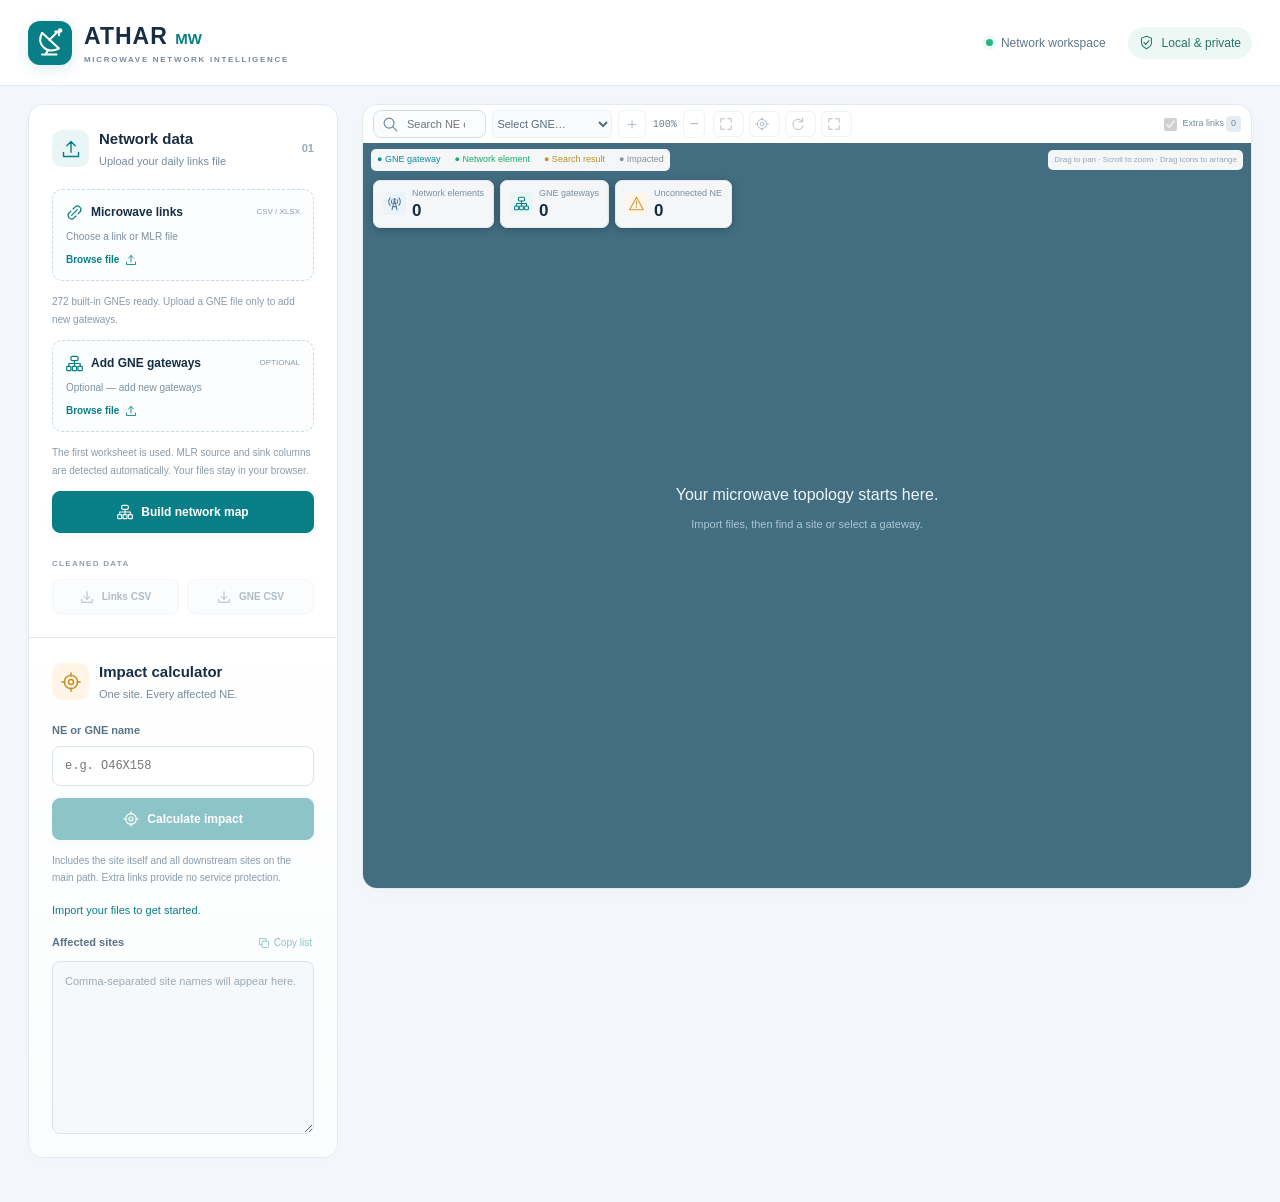
==== commit 42d122b4: "Raise map with a single control row and overlay legend" ====
--- a/index.html
+++ b/index.html
@@ -25,14 +25,14 @@
 <p class="hint" id="gatewayInfo" role="status">272 built-in GNEs ready. Upload a GNE file only to add new gateways.</p>
 <label class="upload"><span class="upload-top"><svg class="icon"><use href="#i-gateway"/></svg><strong>Add GNE gateways</strong><span class="file-type">OPTIONAL</span></span><small id="gatesName">Optional — add new gateways</small><span class="browse">Browse file <svg class="icon"><use href="#i-upload"/></svg></span><input id="gates" type="file" accept=".csv,.txt,.xlsx" aria-label="Add GNE gateways (optional)"></label>
 <p class="hint">The first worksheet is used. MLR source and sink columns are detected automatically. Your files stay in your browser.</p>
-<button id="load" class="primary"><svg class="icon"><use href="#i-gateway"/></svg>Build network map</button>
+<div id="status" hidden role="status" aria-live="polite">Upload your links file to build your network. 272 GNE gateways are already included.</div><button id="load" class="primary"><svg class="icon"><use href="#i-gateway"/></svg>Build network map</button>
 <div class="exports"><span class="subheading">CLEANED DATA</span><div class="export-buttons"><button id="downloadLinks" class="secondary" disabled><svg class="icon"><use href="#i-download"/></svg>Links CSV</button><button id="downloadGates" class="secondary" disabled><svg class="icon"><use href="#i-download"/></svg>GNE CSV</button></div></div></section>
 <section class="impact-panel"><div class="section-title"><span class="section-icon amber"><svg class="icon"><use href="#i-target"/></svg></span><div><h2>Impact calculator</h2><p>One site. Every affected NE.</p></div></div><form id="impactForm"><label for="impactSite">NE or GNE name</label><input id="impactSite" placeholder="e.g. O46X158" autocomplete="off" disabled><button id="calculateImpact" class="primary" disabled><svg class="icon"><use href="#i-target"/></svg>Calculate impact</button></form><p class="hint">Includes the site itself and all downstream sites on the main path. Extra links provide no service protection.</p><p id="impactSummary" role="status" aria-live="polite">Import your files to get started.</p><div class="result-heading"><label for="impactResult">Affected sites</label><button id="copyImpact" class="text-button" disabled><svg class="icon"><use href="#i-copy"/></svg><span id="copyLabel">Copy list</span></button></div><textarea id="impactResult" readonly rows="7" spellcheck="false" placeholder="Comma-separated site names will appear here."></textarea></section>
-</aside><div class="content"><div id="status" role="status" aria-live="polite">Upload your links file to build your network. 272 GNE gateways are already included.</div>
+</aside><div class="content">
 
-<section class="map-panel" id="mapPanel"><div class="map-heading compact-heading"><svg class="icon"><use href="#i-gateway"/></svg><div class="search-input"><svg class="icon"><use href="#i-search"/></svg><input id="search" type="search" list="siteNames" placeholder="Search NE or GNE…" aria-label="Search NE or GNE" autocomplete="off" disabled></div><datalist id="siteNames"></datalist><select id="gneSelect" aria-label="Displayed gateway" disabled><option value="">Select GNE…</option></select><p id="searchStatus" role="status" aria-live="polite">Search any NE or GNE.</p></div><p id="viewSummary" class="sr-only" aria-live="polite"></p>
-<div class="map-toolbar" role="group" aria-label="Map controls"><div class="zoom-controls"><button id="zoomIn" disabled aria-label="Zoom in">＋</button><output id="zoomLabel" aria-live="polite">100%</output><button id="zoomOut" disabled aria-label="Zoom out">−</button></div><button id="fitMap" disabled><svg class="icon"><use href="#i-expand"/></svg>Fit map</button><button id="centerMap" disabled><svg class="icon"><use href="#i-target"/></svg>GNE · 100%</button><button id="resetLayout" disabled><svg class="icon"><use href="#i-refresh"/></svg>Auto arrange</button><button id="fullscreen" disabled><svg class="icon"><use href="#i-expand"/></svg><span id="fullscreenLabel">Full screen</span></button><label class="extra-toggle"><input id="extraLinks" type="checkbox" checked disabled>Extra links <span id="extraCount">0</span></label></div>
-<div class="canvas-bar"><div class="legend"><span class="gne">● GNE gateway</span><span class="online">● Network element</span><span class="found">● Search result</span><span class="impacted-key">● Impacted</span></div><span class="canvas-hint">Drag to pan · Scroll to zoom · Drag icons to arrange</span></div><div class="map-stage"><div class="stats"><div><span class="stat-icon"><svg class="icon"><use href="#i-tower"/></svg></span><div><span>Network elements</span><b id="nodesCount">0</b></div><small>NE in your network</small></div><div><span class="stat-icon teal"><svg class="icon"><use href="#i-gateway"/></svg></span><div><span>GNE gateways</span><b id="gatesCount">0</b></div><small>One gateway per NE</small></div><div><span class="stat-icon amber"><svg class="icon"><use href="#i-alert"/></svg></span><div><span>Unconnected NE</span><b id="offlineCount">0</b></div><small>No assigned GNE route</small></div></div><div id="map" class="map"><p class="empty">Your microwave topology starts here.<br><span>Import files, then find a site or select a gateway.</span></p></div></div></section>
+<section class="map-panel" id="mapPanel"><div class="map-heading compact-heading"><svg class="icon"><use href="#i-gateway"/></svg><div class="search-input"><svg class="icon"><use href="#i-search"/></svg><input id="search" type="search" list="siteNames" placeholder="Search NE or GNE…" aria-label="Search NE or GNE" autocomplete="off" disabled></div><datalist id="siteNames"></datalist><select id="gneSelect" aria-label="Displayed gateway" disabled><option value="">Select GNE…</option></select><div class="map-toolbar" role="group" aria-label="Map controls"><div class="zoom-controls"><button id="zoomIn" disabled aria-label="Zoom in">＋</button><output id="zoomLabel" aria-live="polite">100%</output><button id="zoomOut" disabled aria-label="Zoom out">−</button></div><button id="fitMap" title="Fit map" aria-label="Fit map" disabled><svg class="icon"><use href="#i-expand"/></svg>Fit map</button><button id="centerMap" title="GNE at 100%" aria-label="GNE at 100%" disabled><svg class="icon"><use href="#i-target"/></svg>GNE · 100%</button><button id="resetLayout" title="Auto arrange" aria-label="Auto arrange" disabled><svg class="icon"><use href="#i-refresh"/></svg>Auto arrange</button><button id="fullscreen" title="Full screen" aria-label="Full screen" disabled><svg class="icon"><use href="#i-expand"/></svg><span id="fullscreenLabel">Full screen</span></button><label class="extra-toggle"><input id="extraLinks" type="checkbox" checked disabled>Extra links <span id="extraCount">0</span></label></div><p class="sr-only" id="searchStatus" role="status" aria-live="polite">Search any NE or GNE.</p></div><p id="viewSummary" class="sr-only" aria-live="polite"></p>
+
+<div class="map-stage"><div class="canvas-bar"><div class="legend"><span class="gne">● GNE gateway</span><span class="online">● Network element</span><span class="found">● Search result</span><span class="impacted-key">● Impacted</span></div><span class="canvas-hint">Drag to pan · Scroll to zoom · Drag icons to arrange</span></div><div class="stats"><div><span class="stat-icon"><svg class="icon"><use href="#i-tower"/></svg></span><div><span>Network elements</span><b id="nodesCount">0</b></div><small>NE in your network</small></div><div><span class="stat-icon teal"><svg class="icon"><use href="#i-gateway"/></svg></span><div><span>GNE gateways</span><b id="gatesCount">0</b></div><small>One gateway per NE</small></div><div><span class="stat-icon amber"><svg class="icon"><use href="#i-alert"/></svg></span><div><span>Unconnected NE</span><b id="offlineCount">0</b></div><small>No assigned GNE route</small></div></div><div id="map" class="map"><p class="empty">Your microwave topology starts here.<br><span>Import files, then find a site or select a gateway.</span></p></div></div></section>
 </div></section></main>
 <script src="vendor/exceljs.min.js"></script><script src="network.js"></script><script src="default-gne.js"></script><script src="radial-layout.js"></script><script src="topology.js"></script><script src="app.js"></script>
 </body></html>
--- a/style.css
+++ b/style.css
@@ -1,3 +1,5 @@
 :root{--ink:#172d43;--muted:#778a9c;--teal:#087f86;--line:#e2eaf0;--surface:#fff;--bg:#f3f6fa}*{box-sizing:border-box}body{margin:0;background:var(--bg);color:var(--ink);font:14px/1.5 Inter,"Segoe UI",Arial,sans-serif}button,input,select,textarea{font:inherit}button{cursor:pointer}button:disabled{opacity:.45;cursor:default}button:focus-visible,input:focus-visible,select:focus-visible,textarea:focus-visible{outline:3px solid #60c4ce;outline-offset:2px}.icon-library{position:absolute;width:0;height:0;overflow:hidden}.icon{width:20px;height:20px;fill:none;stroke:currentColor;stroke-width:1.7;stroke-linecap:round;stroke-linejoin:round;flex-shrink:0;vertical-align:middle}.topbar{height:86px;background:white;border-bottom:1px solid var(--line);display:flex;align-items:center;justify-content:space-between;padding:0 max(28px,calc((100vw - 1500px)/2))}.brand{display:flex;align-items:center;gap:12px;font-size:23px;font-weight:800;letter-spacing:1px}.brand>div>span{color:var(--teal);font-size:15px;letter-spacing:0}.brand small{display:block;font-size:8px;font-weight:600;letter-spacing:1.7px;color:var(--muted);margin-top:1px}.brand-mark{display:grid;place-items:center;width:44px;height:44px;border-radius:12px;background:var(--teal);color:white;box-shadow:0 4px 14px #087f8624}.brand-mark .icon{width:29px;height:29px}.header-tags{display:flex;gap:22px;align-items:center;font-size:12px;color:#60778c}.workspace-tag,.privacy-tag{display:flex;gap:8px;align-items:center}.privacy-tag{padding:7px 11px;background:#edf8f5;color:#297463;border-radius:20px}.privacy-tag .icon{width:15px;height:15px}.live-dot{width:7px;height:7px;background:#21b787;border-radius:50%;box-shadow:0 0 0 4px #22b78713}main{max-width:1556px;margin:auto;padding:30px 28px 44px}.intro{display:flex;align-items:center;justify-content:space-between;margin-bottom:26px}.eyebrow{font-size:10px;letter-spacing:1.6px;font-weight:750;color:var(--teal);margin:0 0 9px}.intro h1{font-size:29px;letter-spacing:-.8px;line-height:1.3;margin:0 0 8px;font-weight:750}.intro h1 span{font-weight:450;color:#577083}.intro p:last-child{font-size:13px;color:var(--muted);margin:0}.intro-art{display:flex;align-items:center;color:#82aab4;padding:12px 24px}.intro-art>.icon{width:42px;height:42px}.intro-art .dish-art{color:var(--teal);width:48px;height:48px}.signal-line{width:50px;height:1px;border-top:2px dotted #c4d9df;margin:0 18px}.workspace{display:grid;grid-template-columns:310px minmax(0,1fr);gap:24px;align-items:start}.workspace>*{min-width:0}aside{background:white;border:1px solid var(--line);border-radius:15px;box-shadow:0 4px 16px #17324e03;overflow:hidden}.import-panel,.impact-panel{padding:23px}.section-title{display:flex;align-items:center;gap:10px;margin-bottom:20px}.section-icon{display:grid;place-items:center;width:37px;height:37px;border-radius:10px;background:#eaf5f5;color:var(--teal)}.section-icon.amber{background:#fff4e5;color:#ca8c25}.section-title h2{font-size:15px;margin:0 0 2px}.section-title p{font-size:11px;color:var(--muted);margin:0}.step-tag{margin-left:auto;font-size:11px;font-weight:650;color:#9aabba}.upload{position:relative;display:block;padding:13px;border:1px dashed #c8d9e2;border-radius:10px;margin:11px 0;background:#fbfdfe;cursor:pointer;transition:border-color .15s,background .15s}.upload:hover{border-color:var(--teal);background:#f1faf9}.upload-top{display:flex;gap:8px;align-items:center;font-size:12px}.upload-top>.icon{width:17px;height:17px;color:var(--teal)}.file-type{font-size:8px;color:#899daf;margin-left:auto}.upload small{display:block;color:#7d91a3;font-size:10px;white-space:nowrap;overflow:hidden;text-overflow:ellipsis;margin:8px 0}.browse{font-size:10px;color:var(--teal);display:flex;gap:6px;align-items:center;font-weight:600}.browse .icon{width:12px;height:12px}.upload input{position:absolute;inset:0;width:100%;height:100%;opacity:0;cursor:pointer}.upload:focus-within{outline:2px solid #60c4ce}.hint{font-size:10px;color:#8a9ba9;line-height:1.75;margin:12px 0}.primary,.secondary{border-radius:8px;display:flex;gap:8px;align-items:center;justify-content:center;font-weight:600;transition:background .15s}.primary{border:1px solid var(--teal);background:var(--teal);color:white;width:100%;padding:11px;margin-top:12px;font-size:12px;box-shadow:0 3px 7px #087f8612}.primary:hover:enabled{background:#096e75}.primary .icon{width:16px;height:16px}.subheading{font-size:8px;letter-spacing:1.3px;color:#91a0ae;font-weight:750}.exports{margin-top:18px}.export-buttons{display:flex;gap:8px;margin-top:7px}.secondary{flex:1;padding:9px 5px;border:1px solid var(--line);background:#f7fafc;color:#506d80;font-size:10px}.secondary .icon{width:14px;height:14px}.impact-panel{border-top:1px solid var(--line);background:linear-gradient(180deg,#fff,#fafcfd)}.impact-panel label,.gateway-controls label,.site-finder>label{display:block;color:#5b7387;font-size:11px;font-weight:600}.impact-panel input,.impact-panel textarea,.gateway-controls input,.gateway-controls select{display:block;width:100%;padding:10px 12px;border:1px solid #d9e4eb;border-radius:8px;background:#fff;color:var(--ink);margin-top:7px;font-size:12px}.impact-panel input{font-family:Consolas,monospace}.impact-panel textarea{resize:vertical;min-height:145px;font:12px/1.8 Consolas,monospace;overflow-wrap:anywhere;background:#f6f9fc;margin-top:9px}.impact-panel textarea::placeholder{font:11px/1.7 "Segoe UI",Arial,sans-serif;color:#9baab6}#impactSummary{color:var(--teal);font-size:11px;line-height:1.7;margin:14px 0}.result-heading{display:flex;justify-content:space-between;gap:8px;align-items:center}.text-button{border:0;background:none;color:var(--teal);font-size:10px;display:flex;gap:4px;align-items:center;padding:2px}.text-button .icon{width:12px;height:12px}#status{border:1px solid #dbecee;border-radius:9px;background:#eaf5f5;color:#51818a;font-size:11px;line-height:1.8;padding:10px 14px}.stats{display:grid;grid-template-columns:repeat(3,minmax(0,1fr));gap:14px;margin:16px 0 21px}.stats>div{position:relative;background:white;border:1px solid var(--line);border-radius:12px;padding:17px;display:flex;align-items:center;gap:13px;flex-wrap:wrap;box-shadow:0 3px 12px #17324e02}.stat-icon{display:grid;place-items:center;width:42px;height:42px;color:#537ea2;background:#edf3fa;border-radius:12px}.stat-icon .icon{width:23px;height:23px}.stat-icon.teal{color:var(--teal);background:#eaf6f4}.stat-icon.amber{color:#d09638;background:#fff6e9}.stats>div>div>span{display:block;font-size:11px;color:#7890a1}.stats b{display:block;font-size:28px;line-height:1.2;letter-spacing:-.7px;margin-top:2px}.stats small{font-size:9px;width:100%;color:#a0aeb9;border-top:1px solid #f0f4f7;padding-top:9px}.map-panel{background:#fff;border:1px solid var(--line);border-radius:15px;overflow:hidden;box-shadow:0 5px 22px #193e5704}.map-heading{display:flex;gap:24px;align-items:flex-start;justify-content:space-between;padding:22px 23px 16px}.map-heading h2{margin:0;display:flex;align-items:center;gap:8px;font-size:18px}.map-heading h2 .icon{color:var(--teal);width:20px;height:20px}.map-heading .eyebrow{font-size:8px;letter-spacing:1.4px;margin-bottom:7px}.map-heading p:not(.eyebrow){color:#8a9baa;font-size:10px;margin:7px 0 0;max-width:330px}.site-finder{width:320px;flex-shrink:0}.site-finder>label{font-size:10px}.search-input{display:flex;align-items:center;gap:8px;border:1px solid #cedfe7;border-radius:8px;padding:0 11px;background:#fafcfe;margin-top:7px}.search-input>.icon{color:#6a8ca0;width:17px;height:17px}.search-input input{width:100%;min-width:0;padding:10px 0;border:0;background:none;font-size:11px;color:var(--ink);outline:none}.search-input:focus-within{border-color:#3ba8ae;box-shadow:0 0 0 3px #087f8610}.map-heading #searchStatus{font-size:9px;line-height:1.6;min-height:29px;color:#5a8994}.gateway-controls{display:flex;gap:14px;padding:0 23px 12px}.gateway-controls label{flex:1;min-width:0;font-size:10px}.gateway-controls input,.gateway-controls select{background:#f8fafc;font-size:11px;margin-top:5px;padding:9px 10px}.view-summary{padding:0 23px;font-size:10px;color:#7b91a2;margin:0 0 13px}.map-toolbar{display:flex;align-items:center;gap:7px;padding:12px 20px;background:#f7f9fc;border-top:1px solid var(--line);border-bottom:1px solid var(--line);flex-wrap:wrap}.map-toolbar button{display:flex;gap:5px;align-items:center;padding:8px 10px;border:1px solid #dbe5ec;border-radius:6px;background:#fff;font-size:10px;color:#537084;white-space:nowrap}.map-toolbar button .icon{width:13px;height:13px}.map-toolbar button:hover:enabled{border-color:#65b7bd;color:var(--teal)}.zoom-controls{display:flex;gap:5px;align-items:center;margin-right:3px}.zoom-controls button{font-size:16px;line-height:1;padding:6px 9px}.zoom-controls output{font:10px Consolas,monospace;min-width:33px;text-align:center;color:#6a8194}.extra-toggle{margin-left:auto;display:flex;align-items:center;gap:5px;font-size:10px;color:#748a9a;white-space:nowrap}.extra-toggle input{accent-color:var(--teal)}#extraCount{border-radius:4px;background:#e5ecf2;font-size:9px;padding:1px 5px}.canvas-bar{display:flex;align-items:center;justify-content:space-between;padding:12px 21px;gap:10px;flex-wrap:wrap}.legend{display:flex;gap:14px;font-size:9px}.gne{color:#078b9c}.online{color:#19ae67}.found{color:#b99323}.canvas-hint{font-size:8px;color:#96a6b4}.map{height:650px;position:relative;overflow:hidden;background-color:#436e81;background-image:radial-gradient(#6e95a5 .7px,transparent .7px);background-size:24px 24px;touch-action:none;cursor:grab;user-select:none}.map:active{cursor:grabbing}.map svg{display:block;width:100%;height:100%}.map .empty{position:absolute;top:43%;width:100%;margin:0;text-align:center;color:#edf7fb;font-size:16px;font-weight:500;padding:20px}.map .empty span{display:block;color:#a9c7d3;font-size:11px;margin-top:9px}.map text{font-family:Arial,sans-serif}.map .node-name{font-size:19.5px}.map .node-type{font-size:10px}.map .network-node{cursor:grab;outline:none}.map .network-node:focus .node-label-bg{stroke:#fff17d;stroke-width:3px}.map .network-node:hover .node-label-bg{fill:#fff9cc}.topology-layer,.topology-nodes,.topology-edges{cursor:inherit!important}.tree-link,.extra-link{pointer-events:stroke}.map-panel:fullscreen{background:white;display:flex;flex-direction:column;border-radius:0;overflow:auto}.map-panel:fullscreen .map{flex:1;min-height:300px;height:auto}.map-panel:fullscreen .map-heading{padding-top:14px}.map-panel:fullscreen .gateway-controls{padding-block:4px}@media(min-width:1450px){.workspace{grid-template-columns:325px minmax(0,1fr)}}@media(max-width:1150px){.map-heading{flex-direction:column;gap:16px}.site-finder{width:100%}.map-heading p:not(.eyebrow){max-width:none}.intro-art{display:none}.canvas-hint{display:none}.extra-toggle{margin-left:0}}@media(max-width:850px){.workspace{grid-template-columns:minmax(0,1fr)}aside{display:grid;grid-template-columns:1fr 1fr}.impact-panel{border-top:0;border-left:1px solid var(--line)}.intro h1{font-size:25px}.topbar{padding:0 22px}main{padding:24px 20px}.privacy-tag{display:none}.map-heading{flex-direction:row}.site-finder{width:300px}.map{height:560px}}@media(max-width:600px){.topbar{height:74px;padding:0 18px}.brand{font-size:20px}.brand small{font-size:7px;letter-spacing:1px}.workspace-tag{font-size:0}.brand-mark{width:38px;height:38px}.intro h1{font-size:25px}.intro h1 span{display:block}.intro>div>p:last-child{font-size:11px}.eyebrow{font-size:8px}.intro{margin-bottom:22px}main{padding:22px 14px}aside{display:block}.impact-panel{border-left:0;border-top:1px solid var(--line)}.import-panel,.impact-panel{padding:20px}.stats{gap:7px;margin-top:13px}.stats>div{padding:12px 9px;gap:8px}.stat-icon{width:28px;height:28px;border-radius:8px}.stat-icon .icon{width:17px;height:17px}.stats>div>div>span{font-size:8px}.stats b{font-size:22px}.stats small{font-size:8px}.map-heading{flex-direction:column;padding:20px 16px;gap:16px}.site-finder{width:100%}.gateway-controls{padding:0 16px 12px;gap:10px}.map-toolbar{padding:10px;gap:6px}.map-toolbar button{padding:8px;font-size:9px}.map-toolbar button .icon{width:11px;height:11px}.extra-toggle{font-size:9px}.canvas-bar{padding:10px 13px}.legend{font-size:8px;gap:9px}.map{height:520px}.map-panel:fullscreen .map-heading>div:first-child,.map-panel:fullscreen .canvas-bar{display:none}}
 /* Compact explorer and map overlays. */
 main{padding-top:18px}.sr-only{position:absolute;width:1px;height:1px;padding:0;overflow:hidden;clip-path:inset(50%);white-space:nowrap}.map-panel .compact-heading{height:1cm;min-height:38px;display:flex;flex-direction:row;align-items:center;gap:8px;padding:3px 10px}.compact-heading>.icon{color:var(--teal);width:18px}.compact-heading .search-input{margin:0;flex:1;min-width:100px;padding:0 8px}.compact-heading .search-input input{padding:5px 0;font-size:12px}.compact-heading select{max-width:155px;min-width:90px;height:28px;border:1px solid var(--line);border-radius:6px;background:#f8fafc;color:var(--ink);font-size:11px}.map-heading #searchStatus{margin:0;min-height:0;max-width:220px;font-size:9px;overflow:hidden;text-overflow:ellipsis;white-space:nowrap}.map-toolbar{padding:5px 10px;gap:5px}.map-toolbar button{padding:5px 7px}.canvas-bar{padding:5px 12px}.map-stage{position:relative}.map-stage .stats{position:absolute;z-index:2;top:10px;left:10px;display:flex;gap:6px;margin:0;pointer-events:none}.map-stage .stats>div{border-radius:7px;padding:6px 9px;gap:6px;box-shadow:0 2px 8px #1235;background:#fffffff0;flex-wrap:nowrap}.map-stage .stats small{display:none}.map-stage .stats .stat-icon{width:23px;height:23px;border-radius:5px}.map-stage .stats .stat-icon .icon{width:15px;height:15px}.map-stage .stats b{font-size:17px;margin:0}.map-stage .stats>div>div>span{font-size:9px}.map{height:calc(100vh - 250px);min-height:520px}.impacted-key{color:#87929d}.network-node.impacted .node-label-bg{stroke:#ffe778;stroke-width:3px;fill:#edf0f3}.map-panel:fullscreen .map-stage{flex:1;min-height:0;display:flex;flex-direction:column}.map-panel:fullscreen .map{flex:1;min-height:300px;height:auto}@media(max-width:600px){.compact-heading #searchStatus{display:none}.map-panel .compact-heading{padding:3px 6px}.compact-heading select{max-width:105px}.map-stage .stats{gap:4px;left:6px;top:6px}.map-stage .stats>div{padding:5px;gap:4px}.map-stage .stats .stat-icon{display:none}.map-stage .stats>div>div>span{font-size:8px}.map-stage .stats b{font-size:15px}.map{height:65vh;min-height:460px}}
+/* One compact control row; all map information overlays the canvas. */
+.map-panel .compact-heading{justify-content:flex-start;gap:6px}.compact-heading .search-input{flex:0 0 3cm;width:3cm;min-width:0}.compact-heading .search-input input{font-size:11px}.compact-heading select{width:120px;min-width:80px}.compact-heading .map-toolbar{flex:1;min-width:0;border:0;padding:0;background:none;flex-wrap:nowrap;gap:5px}.compact-heading #searchStatus{position:absolute;width:1px;height:1px;min-height:0;margin:0;overflow:hidden;clip-path:inset(50%)}.map-stage .canvas-bar{position:absolute;z-index:3;top:6px;left:8px;right:8px;padding:0;pointer-events:none}.canvas-bar .legend,.canvas-bar .canvas-hint{background:#fffffff0;border-radius:5px;padding:4px 6px}.map-stage .stats{top:37px}.map{height:calc(100vh - 155px)}.map-panel:fullscreen .canvas-bar{display:flex}.map-panel:fullscreen .compact-heading{padding:3px 10px}#status[hidden]{display:none}@media(max-width:1450px){.compact-heading .map-toolbar button{font-size:0;padding:5px}.compact-heading .map-toolbar button .icon{width:14px;height:14px}.compact-heading .zoom-controls button{font-size:16px}.compact-heading .extra-toggle{font-size:9px;gap:2px}.compact-heading .zoom-controls{gap:2px}.compact-heading>.icon{display:none}}@media(max-width:600px){.map-panel .compact-heading{height:auto;min-height:38px;flex-wrap:wrap;gap:5px}.compact-heading .map-toolbar{flex-basis:100%;padding-bottom:3px}.compact-heading select{margin-left:auto}.map-stage .canvas-bar{left:6px;right:6px}.canvas-bar .legend{gap:7px;font-size:8px}.map-stage .stats{top:35px}}
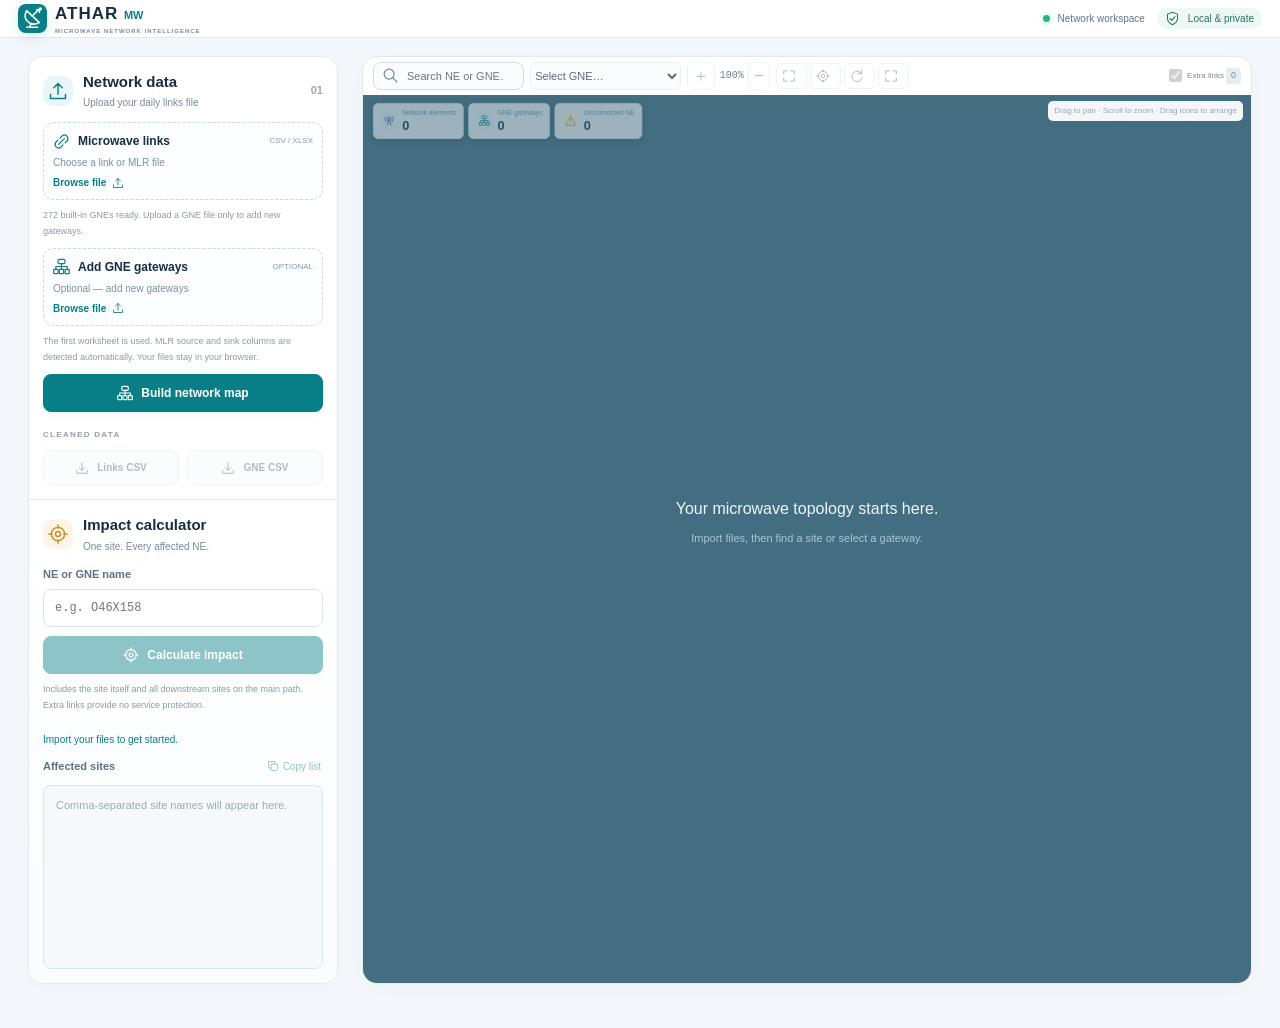
==== commit 0f0f9714: "Square the map, compact workspace, and resolve abbreviated site searches" ====
--- a/index.html
+++ b/index.html
@@ -32,7 +32,7 @@
 
 <section class="map-panel" id="mapPanel"><div class="map-heading compact-heading"><svg class="icon"><use href="#i-gateway"/></svg><div class="search-input"><svg class="icon"><use href="#i-search"/></svg><input id="search" type="search" list="siteNames" placeholder="Search NE or GNE…" aria-label="Search NE or GNE" autocomplete="off" disabled></div><datalist id="siteNames"></datalist><select id="gneSelect" aria-label="Displayed gateway" disabled><option value="">Select GNE…</option></select><div class="map-toolbar" role="group" aria-label="Map controls"><div class="zoom-controls"><button id="zoomIn" disabled aria-label="Zoom in">＋</button><output id="zoomLabel" aria-live="polite">100%</output><button id="zoomOut" disabled aria-label="Zoom out">−</button></div><button id="fitMap" title="Fit map" aria-label="Fit map" disabled><svg class="icon"><use href="#i-expand"/></svg>Fit map</button><button id="centerMap" title="GNE at 100%" aria-label="GNE at 100%" disabled><svg class="icon"><use href="#i-target"/></svg>GNE · 100%</button><button id="resetLayout" title="Auto arrange" aria-label="Auto arrange" disabled><svg class="icon"><use href="#i-refresh"/></svg>Auto arrange</button><button id="fullscreen" title="Full screen" aria-label="Full screen" disabled><svg class="icon"><use href="#i-expand"/></svg><span id="fullscreenLabel">Full screen</span></button><label class="extra-toggle"><input id="extraLinks" type="checkbox" checked disabled>Extra links <span id="extraCount">0</span></label></div><p class="sr-only" id="searchStatus" role="status" aria-live="polite">Search any NE or GNE.</p></div><p id="viewSummary" class="sr-only" aria-live="polite"></p>
 
-<div class="map-stage"><div class="canvas-bar"><div class="legend"><span class="gne">● GNE gateway</span><span class="online">● Network element</span><span class="found">● Search result</span><span class="impacted-key">● Impacted</span></div><span class="canvas-hint">Drag to pan · Scroll to zoom · Drag icons to arrange</span></div><div class="stats"><div><span class="stat-icon"><svg class="icon"><use href="#i-tower"/></svg></span><div><span>Network elements</span><b id="nodesCount">0</b></div><small>NE in your network</small></div><div><span class="stat-icon teal"><svg class="icon"><use href="#i-gateway"/></svg></span><div><span>GNE gateways</span><b id="gatesCount">0</b></div><small>One gateway per NE</small></div><div><span class="stat-icon amber"><svg class="icon"><use href="#i-alert"/></svg></span><div><span>Unconnected NE</span><b id="offlineCount">0</b></div><small>No assigned GNE route</small></div></div><div id="map" class="map"><p class="empty">Your microwave topology starts here.<br><span>Import files, then find a site or select a gateway.</span></p></div></div></section>
+<div class="map-stage"><div class="canvas-bar"><span class="canvas-hint">Drag to pan · Scroll to zoom · Drag icons to arrange</span></div><div class="stats" tabindex="0" aria-label="Network statistics"><div><span class="stat-icon"><svg class="icon"><use href="#i-tower"/></svg></span><div><span>Network elements</span><b id="nodesCount">0</b></div><small>NE in your network</small></div><div><span class="stat-icon teal"><svg class="icon"><use href="#i-gateway"/></svg></span><div><span>GNE gateways</span><b id="gatesCount">0</b></div><small>One gateway per NE</small></div><div><span class="stat-icon amber"><svg class="icon"><use href="#i-alert"/></svg></span><div><span>Unconnected NE</span><b id="offlineCount">0</b></div><small>No assigned GNE route</small></div></div><div id="map" class="map"><p class="empty">Your microwave topology starts here.<br><span>Import files, then find a site or select a gateway.</span></p></div></div></section>
 </div></section></main>
 <script src="vendor/exceljs.min.js"></script><script src="network.js"></script><script src="default-gne.js"></script><script src="radial-layout.js"></script><script src="topology.js"></script><script src="app.js"></script>
 </body></html>
--- a/style.css
+++ b/style.css
@@ -3,3 +3,6 @@
 main{padding-top:18px}.sr-only{position:absolute;width:1px;height:1px;padding:0;overflow:hidden;clip-path:inset(50%);white-space:nowrap}.map-panel .compact-heading{height:1cm;min-height:38px;display:flex;flex-direction:row;align-items:center;gap:8px;padding:3px 10px}.compact-heading>.icon{color:var(--teal);width:18px}.compact-heading .search-input{margin:0;flex:1;min-width:100px;padding:0 8px}.compact-heading .search-input input{padding:5px 0;font-size:12px}.compact-heading select{max-width:155px;min-width:90px;height:28px;border:1px solid var(--line);border-radius:6px;background:#f8fafc;color:var(--ink);font-size:11px}.map-heading #searchStatus{margin:0;min-height:0;max-width:220px;font-size:9px;overflow:hidden;text-overflow:ellipsis;white-space:nowrap}.map-toolbar{padding:5px 10px;gap:5px}.map-toolbar button{padding:5px 7px}.canvas-bar{padding:5px 12px}.map-stage{position:relative}.map-stage .stats{position:absolute;z-index:2;top:10px;left:10px;display:flex;gap:6px;margin:0;pointer-events:none}.map-stage .stats>div{border-radius:7px;padding:6px 9px;gap:6px;box-shadow:0 2px 8px #1235;background:#fffffff0;flex-wrap:nowrap}.map-stage .stats small{display:none}.map-stage .stats .stat-icon{width:23px;height:23px;border-radius:5px}.map-stage .stats .stat-icon .icon{width:15px;height:15px}.map-stage .stats b{font-size:17px;margin:0}.map-stage .stats>div>div>span{font-size:9px}.map{height:calc(100vh - 250px);min-height:520px}.impacted-key{color:#87929d}.network-node.impacted .node-label-bg{stroke:#ffe778;stroke-width:3px;fill:#edf0f3}.map-panel:fullscreen .map-stage{flex:1;min-height:0;display:flex;flex-direction:column}.map-panel:fullscreen .map{flex:1;min-height:300px;height:auto}@media(max-width:600px){.compact-heading #searchStatus{display:none}.map-panel .compact-heading{padding:3px 6px}.compact-heading select{max-width:105px}.map-stage .stats{gap:4px;left:6px;top:6px}.map-stage .stats>div{padding:5px;gap:4px}.map-stage .stats .stat-icon{display:none}.map-stage .stats>div>div>span{font-size:8px}.map-stage .stats b{font-size:15px}.map{height:65vh;min-height:460px}}
 /* One compact control row; all map information overlays the canvas. */
 .map-panel .compact-heading{justify-content:flex-start;gap:6px}.compact-heading .search-input{flex:0 0 3cm;width:3cm;min-width:0}.compact-heading .search-input input{font-size:11px}.compact-heading select{width:120px;min-width:80px}.compact-heading .map-toolbar{flex:1;min-width:0;border:0;padding:0;background:none;flex-wrap:nowrap;gap:5px}.compact-heading #searchStatus{position:absolute;width:1px;height:1px;min-height:0;margin:0;overflow:hidden;clip-path:inset(50%)}.map-stage .canvas-bar{position:absolute;z-index:3;top:6px;left:8px;right:8px;padding:0;pointer-events:none}.canvas-bar .legend,.canvas-bar .canvas-hint{background:#fffffff0;border-radius:5px;padding:4px 6px}.map-stage .stats{top:37px}.map{height:calc(100vh - 155px)}.map-panel:fullscreen .canvas-bar{display:flex}.map-panel:fullscreen .compact-heading{padding:3px 10px}#status[hidden]{display:none}@media(max-width:1450px){.compact-heading .map-toolbar button{font-size:0;padding:5px}.compact-heading .map-toolbar button .icon{width:14px;height:14px}.compact-heading .zoom-controls button{font-size:16px}.compact-heading .extra-toggle{font-size:9px;gap:2px}.compact-heading .zoom-controls{gap:2px}.compact-heading>.icon{display:none}}@media(max-width:600px){.map-panel .compact-heading{height:auto;min-height:38px;flex-wrap:wrap;gap:5px}.compact-heading .map-toolbar{flex-basis:100%;padding-bottom:3px}.compact-heading select{margin-left:auto}.map-stage .canvas-bar{left:6px;right:6px}.canvas-bar .legend{gap:7px;font-size:8px}.map-stage .stats{top:35px}}
+/* Square canvas with a compact, aligned workspace. */
+.topbar{height:1cm;padding:0 max(18px,calc((100vw - 1500px)/2))}.brand{font-size:17px;gap:8px}.brand-mark{width:29px;height:29px;border-radius:8px}.brand-mark .icon{width:22px;height:22px}.brand small{font-size:6px;letter-spacing:1px}.brand>div>span{font-size:11px}.header-tags{font-size:10px;gap:12px}.privacy-tag{padding:3px 8px}.compact-heading .search-input{width:4cm;flex:0 0 4cm}.compact-heading select{width:4cm;max-width:4cm;flex:0 0 4cm}.map-stage{aspect-ratio:1;width:100%;min-height:0}.map-stage .map{position:absolute;inset:0;width:100%;height:100%;min-height:0}.map-stage .stats{top:8px;transform:scale(.75);transform-origin:top left;opacity:.5;pointer-events:auto;transition:opacity .15s}.map-stage .stats:hover,.map-stage .stats:focus-within{opacity:1}.workspace{align-items:stretch}.workspace>aside{contain:size;min-height:0;display:flex;flex-direction:column;overflow:auto}.import-panel,.impact-panel{padding:14px}.section-title{margin-bottom:12px}.section-title p{font-size:10px}.section-icon{width:30px;height:30px}.upload{padding:9px;margin:8px 0}.upload small{margin:5px 0}.hint{font-size:9px;margin:8px 0}.primary{padding:9px;margin-top:9px}.exports{margin-top:10px}.impact-panel{display:flex;flex-direction:column;flex:1;min-height:300px}.impact-panel textarea{flex:1;min-height:80px;resize:none}.impact-panel input{padding:9px 11px}#impactSummary{margin:9px 0;font-size:10px}.map-panel:fullscreen .map-stage{aspect-ratio:auto;flex:1}.map-panel:fullscreen .map-stage .map{position:absolute;height:100%;min-height:0}@media(max-width:1450px){.compact-heading .map-toolbar{gap:3px}.compact-heading .extra-toggle{font-size:8px}.compact-heading .zoom-controls output{min-width:29px}}@media(max-width:850px){.workspace>aside{contain:none;display:grid;overflow:visible}.impact-panel{min-height:300px}.import-panel,.impact-panel{padding:14px}}@media(max-width:600px){.workspace>aside{display:flex}.topbar{height:1cm}.compact-heading select{max-width:4cm;min-width:0}.map-panel .compact-heading{column-gap:5px}.compact-heading>.search-input,.compact-heading select{flex:0 1 4cm;min-width:0}.map-stage .stats{transform:scale(.75)}.map-panel:fullscreen .map-stage{aspect-ratio:auto}}
+.map-stage .canvas-bar{justify-content:flex-end}
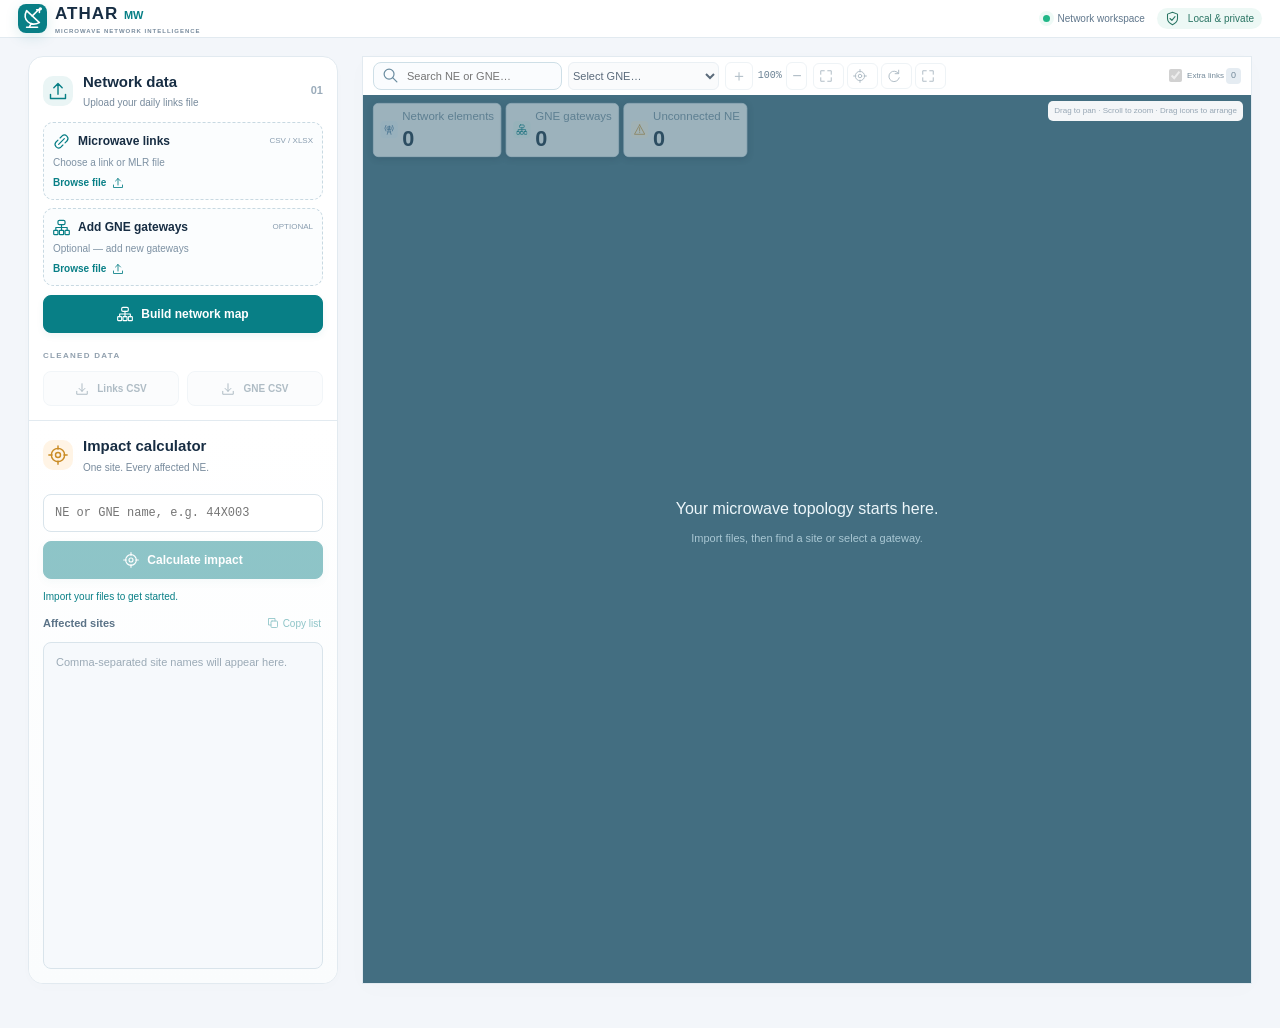
==== commit 1eac7731: "Refine square map controls and enlarge yellow gateway icons" ====
--- a/index.html
+++ b/index.html
@@ -22,12 +22,12 @@
 <section class="workspace"><aside>
 <section class="import-panel"><div class="section-title"><span class="section-icon"><svg class="icon"><use href="#i-upload"/></svg></span><div><h2>Network data</h2><p>Upload your daily links file</p></div><span class="step-tag">01</span></div>
 <label class="upload"><span class="upload-top"><svg class="icon"><use href="#i-link"/></svg><strong>Microwave links</strong><span class="file-type">CSV / XLSX</span></span><small id="linksName">Choose a link or MLR file</small><span class="browse">Browse file <svg class="icon"><use href="#i-upload"/></svg></span><input id="links" type="file" accept=".csv,.txt,.xlsx" aria-label="Upload microwave links"></label>
-<p class="hint" id="gatewayInfo" role="status">272 built-in GNEs ready. Upload a GNE file only to add new gateways.</p>
+
 <label class="upload"><span class="upload-top"><svg class="icon"><use href="#i-gateway"/></svg><strong>Add GNE gateways</strong><span class="file-type">OPTIONAL</span></span><small id="gatesName">Optional — add new gateways</small><span class="browse">Browse file <svg class="icon"><use href="#i-upload"/></svg></span><input id="gates" type="file" accept=".csv,.txt,.xlsx" aria-label="Add GNE gateways (optional)"></label>
-<p class="hint">The first worksheet is used. MLR source and sink columns are detected automatically. Your files stay in your browser.</p>
+
 <div id="status" hidden role="status" aria-live="polite">Upload your links file to build your network. 272 GNE gateways are already included.</div><button id="load" class="primary"><svg class="icon"><use href="#i-gateway"/></svg>Build network map</button>
 <div class="exports"><span class="subheading">CLEANED DATA</span><div class="export-buttons"><button id="downloadLinks" class="secondary" disabled><svg class="icon"><use href="#i-download"/></svg>Links CSV</button><button id="downloadGates" class="secondary" disabled><svg class="icon"><use href="#i-download"/></svg>GNE CSV</button></div></div></section>
-<section class="impact-panel"><div class="section-title"><span class="section-icon amber"><svg class="icon"><use href="#i-target"/></svg></span><div><h2>Impact calculator</h2><p>One site. Every affected NE.</p></div></div><form id="impactForm"><label for="impactSite">NE or GNE name</label><input id="impactSite" placeholder="e.g. O46X158" autocomplete="off" disabled><button id="calculateImpact" class="primary" disabled><svg class="icon"><use href="#i-target"/></svg>Calculate impact</button></form><p class="hint">Includes the site itself and all downstream sites on the main path. Extra links provide no service protection.</p><p id="impactSummary" role="status" aria-live="polite">Import your files to get started.</p><div class="result-heading"><label for="impactResult">Affected sites</label><button id="copyImpact" class="text-button" disabled><svg class="icon"><use href="#i-copy"/></svg><span id="copyLabel">Copy list</span></button></div><textarea id="impactResult" readonly rows="7" spellcheck="false" placeholder="Comma-separated site names will appear here."></textarea></section>
+<section class="impact-panel"><div class="section-title"><span class="section-icon amber"><svg class="icon"><use href="#i-target"/></svg></span><div><h2>Impact calculator</h2><p>One site. Every affected NE.</p></div></div><form id="impactForm"><input id="impactSite" aria-label="NE or GNE name" placeholder="NE or GNE name, e.g. 44X003" autocomplete="off" disabled><button id="calculateImpact" class="primary" disabled><svg class="icon"><use href="#i-target"/></svg>Calculate impact</button></form><p id="impactSummary" role="status" aria-live="polite">Import your files to get started.</p><div class="result-heading"><label for="impactResult">Affected sites</label><button id="copyImpact" class="text-button" disabled><svg class="icon"><use href="#i-copy"/></svg><span id="copyLabel">Copy list</span></button></div><textarea id="impactResult" readonly rows="7" spellcheck="false" placeholder="Comma-separated site names will appear here."></textarea></section>
 </aside><div class="content">
 
 <section class="map-panel" id="mapPanel"><div class="map-heading compact-heading"><svg class="icon"><use href="#i-gateway"/></svg><div class="search-input"><svg class="icon"><use href="#i-search"/></svg><input id="search" type="search" list="siteNames" placeholder="Search NE or GNE…" aria-label="Search NE or GNE" autocomplete="off" disabled></div><datalist id="siteNames"></datalist><select id="gneSelect" aria-label="Displayed gateway" disabled><option value="">Select GNE…</option></select><div class="map-toolbar" role="group" aria-label="Map controls"><div class="zoom-controls"><button id="zoomIn" disabled aria-label="Zoom in">＋</button><output id="zoomLabel" aria-live="polite">100%</output><button id="zoomOut" disabled aria-label="Zoom out">−</button></div><button id="fitMap" title="Fit map" aria-label="Fit map" disabled><svg class="icon"><use href="#i-expand"/></svg>Fit map</button><button id="centerMap" title="GNE at 100%" aria-label="GNE at 100%" disabled><svg class="icon"><use href="#i-target"/></svg>GNE · 100%</button><button id="resetLayout" title="Auto arrange" aria-label="Auto arrange" disabled><svg class="icon"><use href="#i-refresh"/></svg>Auto arrange</button><button id="fullscreen" title="Full screen" aria-label="Full screen" disabled><svg class="icon"><use href="#i-expand"/></svg><span id="fullscreenLabel">Full screen</span></button><label class="extra-toggle"><input id="extraLinks" type="checkbox" checked disabled>Extra links <span id="extraCount">0</span></label></div><p class="sr-only" id="searchStatus" role="status" aria-live="polite">Search any NE or GNE.</p></div><p id="viewSummary" class="sr-only" aria-live="polite"></p>
--- a/style.css
+++ b/style.css
@@ -1,4 +1,4 @@
-:root{--ink:#172d43;--muted:#778a9c;--teal:#087f86;--line:#e2eaf0;--surface:#fff;--bg:#f3f6fa}*{box-sizing:border-box}body{margin:0;background:var(--bg);color:var(--ink);font:14px/1.5 Inter,"Segoe UI",Arial,sans-serif}button,input,select,textarea{font:inherit}button{cursor:pointer}button:disabled{opacity:.45;cursor:default}button:focus-visible,input:focus-visible,select:focus-visible,textarea:focus-visible{outline:3px solid #60c4ce;outline-offset:2px}.icon-library{position:absolute;width:0;height:0;overflow:hidden}.icon{width:20px;height:20px;fill:none;stroke:currentColor;stroke-width:1.7;stroke-linecap:round;stroke-linejoin:round;flex-shrink:0;vertical-align:middle}.topbar{height:86px;background:white;border-bottom:1px solid var(--line);display:flex;align-items:center;justify-content:space-between;padding:0 max(28px,calc((100vw - 1500px)/2))}.brand{display:flex;align-items:center;gap:12px;font-size:23px;font-weight:800;letter-spacing:1px}.brand>div>span{color:var(--teal);font-size:15px;letter-spacing:0}.brand small{display:block;font-size:8px;font-weight:600;letter-spacing:1.7px;color:var(--muted);margin-top:1px}.brand-mark{display:grid;place-items:center;width:44px;height:44px;border-radius:12px;background:var(--teal);color:white;box-shadow:0 4px 14px #087f8624}.brand-mark .icon{width:29px;height:29px}.header-tags{display:flex;gap:22px;align-items:center;font-size:12px;color:#60778c}.workspace-tag,.privacy-tag{display:flex;gap:8px;align-items:center}.privacy-tag{padding:7px 11px;background:#edf8f5;color:#297463;border-radius:20px}.privacy-tag .icon{width:15px;height:15px}.live-dot{width:7px;height:7px;background:#21b787;border-radius:50%;box-shadow:0 0 0 4px #22b78713}main{max-width:1556px;margin:auto;padding:30px 28px 44px}.intro{display:flex;align-items:center;justify-content:space-between;margin-bottom:26px}.eyebrow{font-size:10px;letter-spacing:1.6px;font-weight:750;color:var(--teal);margin:0 0 9px}.intro h1{font-size:29px;letter-spacing:-.8px;line-height:1.3;margin:0 0 8px;font-weight:750}.intro h1 span{font-weight:450;color:#577083}.intro p:last-child{font-size:13px;color:var(--muted);margin:0}.intro-art{display:flex;align-items:center;color:#82aab4;padding:12px 24px}.intro-art>.icon{width:42px;height:42px}.intro-art .dish-art{color:var(--teal);width:48px;height:48px}.signal-line{width:50px;height:1px;border-top:2px dotted #c4d9df;margin:0 18px}.workspace{display:grid;grid-template-columns:310px minmax(0,1fr);gap:24px;align-items:start}.workspace>*{min-width:0}aside{background:white;border:1px solid var(--line);border-radius:15px;box-shadow:0 4px 16px #17324e03;overflow:hidden}.import-panel,.impact-panel{padding:23px}.section-title{display:flex;align-items:center;gap:10px;margin-bottom:20px}.section-icon{display:grid;place-items:center;width:37px;height:37px;border-radius:10px;background:#eaf5f5;color:var(--teal)}.section-icon.amber{background:#fff4e5;color:#ca8c25}.section-title h2{font-size:15px;margin:0 0 2px}.section-title p{font-size:11px;color:var(--muted);margin:0}.step-tag{margin-left:auto;font-size:11px;font-weight:650;color:#9aabba}.upload{position:relative;display:block;padding:13px;border:1px dashed #c8d9e2;border-radius:10px;margin:11px 0;background:#fbfdfe;cursor:pointer;transition:border-color .15s,background .15s}.upload:hover{border-color:var(--teal);background:#f1faf9}.upload-top{display:flex;gap:8px;align-items:center;font-size:12px}.upload-top>.icon{width:17px;height:17px;color:var(--teal)}.file-type{font-size:8px;color:#899daf;margin-left:auto}.upload small{display:block;color:#7d91a3;font-size:10px;white-space:nowrap;overflow:hidden;text-overflow:ellipsis;margin:8px 0}.browse{font-size:10px;color:var(--teal);display:flex;gap:6px;align-items:center;font-weight:600}.browse .icon{width:12px;height:12px}.upload input{position:absolute;inset:0;width:100%;height:100%;opacity:0;cursor:pointer}.upload:focus-within{outline:2px solid #60c4ce}.hint{font-size:10px;color:#8a9ba9;line-height:1.75;margin:12px 0}.primary,.secondary{border-radius:8px;display:flex;gap:8px;align-items:center;justify-content:center;font-weight:600;transition:background .15s}.primary{border:1px solid var(--teal);background:var(--teal);color:white;width:100%;padding:11px;margin-top:12px;font-size:12px;box-shadow:0 3px 7px #087f8612}.primary:hover:enabled{background:#096e75}.primary .icon{width:16px;height:16px}.subheading{font-size:8px;letter-spacing:1.3px;color:#91a0ae;font-weight:750}.exports{margin-top:18px}.export-buttons{display:flex;gap:8px;margin-top:7px}.secondary{flex:1;padding:9px 5px;border:1px solid var(--line);background:#f7fafc;color:#506d80;font-size:10px}.secondary .icon{width:14px;height:14px}.impact-panel{border-top:1px solid var(--line);background:linear-gradient(180deg,#fff,#fafcfd)}.impact-panel label,.gateway-controls label,.site-finder>label{display:block;color:#5b7387;font-size:11px;font-weight:600}.impact-panel input,.impact-panel textarea,.gateway-controls input,.gateway-controls select{display:block;width:100%;padding:10px 12px;border:1px solid #d9e4eb;border-radius:8px;background:#fff;color:var(--ink);margin-top:7px;font-size:12px}.impact-panel input{font-family:Consolas,monospace}.impact-panel textarea{resize:vertical;min-height:145px;font:12px/1.8 Consolas,monospace;overflow-wrap:anywhere;background:#f6f9fc;margin-top:9px}.impact-panel textarea::placeholder{font:11px/1.7 "Segoe UI",Arial,sans-serif;color:#9baab6}#impactSummary{color:var(--teal);font-size:11px;line-height:1.7;margin:14px 0}.result-heading{display:flex;justify-content:space-between;gap:8px;align-items:center}.text-button{border:0;background:none;color:var(--teal);font-size:10px;display:flex;gap:4px;align-items:center;padding:2px}.text-button .icon{width:12px;height:12px}#status{border:1px solid #dbecee;border-radius:9px;background:#eaf5f5;color:#51818a;font-size:11px;line-height:1.8;padding:10px 14px}.stats{display:grid;grid-template-columns:repeat(3,minmax(0,1fr));gap:14px;margin:16px 0 21px}.stats>div{position:relative;background:white;border:1px solid var(--line);border-radius:12px;padding:17px;display:flex;align-items:center;gap:13px;flex-wrap:wrap;box-shadow:0 3px 12px #17324e02}.stat-icon{display:grid;place-items:center;width:42px;height:42px;color:#537ea2;background:#edf3fa;border-radius:12px}.stat-icon .icon{width:23px;height:23px}.stat-icon.teal{color:var(--teal);background:#eaf6f4}.stat-icon.amber{color:#d09638;background:#fff6e9}.stats>div>div>span{display:block;font-size:11px;color:#7890a1}.stats b{display:block;font-size:28px;line-height:1.2;letter-spacing:-.7px;margin-top:2px}.stats small{font-size:9px;width:100%;color:#a0aeb9;border-top:1px solid #f0f4f7;padding-top:9px}.map-panel{background:#fff;border:1px solid var(--line);border-radius:15px;overflow:hidden;box-shadow:0 5px 22px #193e5704}.map-heading{display:flex;gap:24px;align-items:flex-start;justify-content:space-between;padding:22px 23px 16px}.map-heading h2{margin:0;display:flex;align-items:center;gap:8px;font-size:18px}.map-heading h2 .icon{color:var(--teal);width:20px;height:20px}.map-heading .eyebrow{font-size:8px;letter-spacing:1.4px;margin-bottom:7px}.map-heading p:not(.eyebrow){color:#8a9baa;font-size:10px;margin:7px 0 0;max-width:330px}.site-finder{width:320px;flex-shrink:0}.site-finder>label{font-size:10px}.search-input{display:flex;align-items:center;gap:8px;border:1px solid #cedfe7;border-radius:8px;padding:0 11px;background:#fafcfe;margin-top:7px}.search-input>.icon{color:#6a8ca0;width:17px;height:17px}.search-input input{width:100%;min-width:0;padding:10px 0;border:0;background:none;font-size:11px;color:var(--ink);outline:none}.search-input:focus-within{border-color:#3ba8ae;box-shadow:0 0 0 3px #087f8610}.map-heading #searchStatus{font-size:9px;line-height:1.6;min-height:29px;color:#5a8994}.gateway-controls{display:flex;gap:14px;padding:0 23px 12px}.gateway-controls label{flex:1;min-width:0;font-size:10px}.gateway-controls input,.gateway-controls select{background:#f8fafc;font-size:11px;margin-top:5px;padding:9px 10px}.view-summary{padding:0 23px;font-size:10px;color:#7b91a2;margin:0 0 13px}.map-toolbar{display:flex;align-items:center;gap:7px;padding:12px 20px;background:#f7f9fc;border-top:1px solid var(--line);border-bottom:1px solid var(--line);flex-wrap:wrap}.map-toolbar button{display:flex;gap:5px;align-items:center;padding:8px 10px;border:1px solid #dbe5ec;border-radius:6px;background:#fff;font-size:10px;color:#537084;white-space:nowrap}.map-toolbar button .icon{width:13px;height:13px}.map-toolbar button:hover:enabled{border-color:#65b7bd;color:var(--teal)}.zoom-controls{display:flex;gap:5px;align-items:center;margin-right:3px}.zoom-controls button{font-size:16px;line-height:1;padding:6px 9px}.zoom-controls output{font:10px Consolas,monospace;min-width:33px;text-align:center;color:#6a8194}.extra-toggle{margin-left:auto;display:flex;align-items:center;gap:5px;font-size:10px;color:#748a9a;white-space:nowrap}.extra-toggle input{accent-color:var(--teal)}#extraCount{border-radius:4px;background:#e5ecf2;font-size:9px;padding:1px 5px}.canvas-bar{display:flex;align-items:center;justify-content:space-between;padding:12px 21px;gap:10px;flex-wrap:wrap}.legend{display:flex;gap:14px;font-size:9px}.gne{color:#078b9c}.online{color:#19ae67}.found{color:#b99323}.canvas-hint{font-size:8px;color:#96a6b4}.map{height:650px;position:relative;overflow:hidden;background-color:#436e81;background-image:radial-gradient(#6e95a5 .7px,transparent .7px);background-size:24px 24px;touch-action:none;cursor:grab;user-select:none}.map:active{cursor:grabbing}.map svg{display:block;width:100%;height:100%}.map .empty{position:absolute;top:43%;width:100%;margin:0;text-align:center;color:#edf7fb;font-size:16px;font-weight:500;padding:20px}.map .empty span{display:block;color:#a9c7d3;font-size:11px;margin-top:9px}.map text{font-family:Arial,sans-serif}.map .node-name{font-size:19.5px}.map .node-type{font-size:10px}.map .network-node{cursor:grab;outline:none}.map .network-node:focus .node-label-bg{stroke:#fff17d;stroke-width:3px}.map .network-node:hover .node-label-bg{fill:#fff9cc}.topology-layer,.topology-nodes,.topology-edges{cursor:inherit!important}.tree-link,.extra-link{pointer-events:stroke}.map-panel:fullscreen{background:white;display:flex;flex-direction:column;border-radius:0;overflow:auto}.map-panel:fullscreen .map{flex:1;min-height:300px;height:auto}.map-panel:fullscreen .map-heading{padding-top:14px}.map-panel:fullscreen .gateway-controls{padding-block:4px}@media(min-width:1450px){.workspace{grid-template-columns:325px minmax(0,1fr)}}@media(max-width:1150px){.map-heading{flex-direction:column;gap:16px}.site-finder{width:100%}.map-heading p:not(.eyebrow){max-width:none}.intro-art{display:none}.canvas-hint{display:none}.extra-toggle{margin-left:0}}@media(max-width:850px){.workspace{grid-template-columns:minmax(0,1fr)}aside{display:grid;grid-template-columns:1fr 1fr}.impact-panel{border-top:0;border-left:1px solid var(--line)}.intro h1{font-size:25px}.topbar{padding:0 22px}main{padding:24px 20px}.privacy-tag{display:none}.map-heading{flex-direction:row}.site-finder{width:300px}.map{height:560px}}@media(max-width:600px){.topbar{height:74px;padding:0 18px}.brand{font-size:20px}.brand small{font-size:7px;letter-spacing:1px}.workspace-tag{font-size:0}.brand-mark{width:38px;height:38px}.intro h1{font-size:25px}.intro h1 span{display:block}.intro>div>p:last-child{font-size:11px}.eyebrow{font-size:8px}.intro{margin-bottom:22px}main{padding:22px 14px}aside{display:block}.impact-panel{border-left:0;border-top:1px solid var(--line)}.import-panel,.impact-panel{padding:20px}.stats{gap:7px;margin-top:13px}.stats>div{padding:12px 9px;gap:8px}.stat-icon{width:28px;height:28px;border-radius:8px}.stat-icon .icon{width:17px;height:17px}.stats>div>div>span{font-size:8px}.stats b{font-size:22px}.stats small{font-size:8px}.map-heading{flex-direction:column;padding:20px 16px;gap:16px}.site-finder{width:100%}.gateway-controls{padding:0 16px 12px;gap:10px}.map-toolbar{padding:10px;gap:6px}.map-toolbar button{padding:8px;font-size:9px}.map-toolbar button .icon{width:11px;height:11px}.extra-toggle{font-size:9px}.canvas-bar{padding:10px 13px}.legend{font-size:8px;gap:9px}.map{height:520px}.map-panel:fullscreen .map-heading>div:first-child,.map-panel:fullscreen .canvas-bar{display:none}}
+:root{--ink:#172d43;--muted:#778a9c;--teal:#087f86;--line:#e2eaf0;--surface:#fff;--bg:#f3f6fa}*{box-sizing:border-box}body{margin:0;background:var(--bg);color:var(--ink);font:14px/1.5 Inter,"Segoe UI",Arial,sans-serif}button,input,select,textarea{font:inherit}button{cursor:pointer}button:disabled{opacity:.45;cursor:default}button:focus-visible,input:focus-visible,select:focus-visible,textarea:focus-visible{outline:3px solid #60c4ce;outline-offset:2px}.icon-library{position:absolute;width:0;height:0;overflow:hidden}.icon{width:20px;height:20px;fill:none;stroke:currentColor;stroke-width:1.7;stroke-linecap:round;stroke-linejoin:round;flex-shrink:0;vertical-align:middle}.topbar{height:86px;background:white;border-bottom:1px solid var(--line);display:flex;align-items:center;justify-content:space-between;padding:0 max(28px,calc((100vw - 1500px)/2))}.brand{display:flex;align-items:center;gap:12px;font-size:23px;font-weight:800;letter-spacing:1px}.brand>div>span{color:var(--teal);font-size:15px;letter-spacing:0}.brand small{display:block;font-size:8px;font-weight:600;letter-spacing:1.7px;color:var(--muted);margin-top:1px}.brand-mark{display:grid;place-items:center;width:44px;height:44px;border-radius:12px;background:var(--teal);color:white;box-shadow:0 4px 14px #087f8624}.brand-mark .icon{width:29px;height:29px}.header-tags{display:flex;gap:22px;align-items:center;font-size:12px;color:#60778c}.workspace-tag,.privacy-tag{display:flex;gap:8px;align-items:center}.privacy-tag{padding:7px 11px;background:#edf8f5;color:#297463;border-radius:20px}.privacy-tag .icon{width:15px;height:15px}.live-dot{width:7px;height:7px;background:#21b787;border-radius:50%;box-shadow:0 0 0 4px #22b78713}main{max-width:1556px;margin:auto;padding:30px 28px 44px}.intro{display:flex;align-items:center;justify-content:space-between;margin-bottom:26px}.eyebrow{font-size:10px;letter-spacing:1.6px;font-weight:750;color:var(--teal);margin:0 0 9px}.intro h1{font-size:29px;letter-spacing:-.8px;line-height:1.3;margin:0 0 8px;font-weight:750}.intro h1 span{font-weight:450;color:#577083}.intro p:last-child{font-size:13px;color:var(--muted);margin:0}.intro-art{display:flex;align-items:center;color:#82aab4;padding:12px 24px}.intro-art>.icon{width:42px;height:42px}.intro-art .dish-art{color:var(--teal);width:48px;height:48px}.signal-line{width:50px;height:1px;border-top:2px dotted #c4d9df;margin:0 18px}.workspace{display:grid;grid-template-columns:310px minmax(0,1fr);gap:24px;align-items:start}.workspace>*{min-width:0}aside{background:white;border:1px solid var(--line);border-radius:15px;box-shadow:0 4px 16px #17324e03;overflow:hidden}.import-panel,.impact-panel{padding:23px}.section-title{display:flex;align-items:center;gap:10px;margin-bottom:20px}.section-icon{display:grid;place-items:center;width:37px;height:37px;border-radius:10px;background:#eaf5f5;color:var(--teal)}.section-icon.amber{background:#fff4e5;color:#ca8c25}.section-title h2{font-size:15px;margin:0 0 2px}.section-title p{font-size:11px;color:var(--muted);margin:0}.step-tag{margin-left:auto;font-size:11px;font-weight:650;color:#9aabba}.upload{position:relative;display:block;padding:13px;border:1px dashed #c8d9e2;border-radius:10px;margin:11px 0;background:#fbfdfe;cursor:pointer;transition:border-color .15s,background .15s}.upload:hover{border-color:var(--teal);background:#f1faf9}.upload-top{display:flex;gap:8px;align-items:center;font-size:12px}.upload-top>.icon{width:17px;height:17px;color:var(--teal)}.file-type{font-size:8px;color:#899daf;margin-left:auto}.upload small{display:block;color:#7d91a3;font-size:10px;white-space:nowrap;overflow:hidden;text-overflow:ellipsis;margin:8px 0}.browse{font-size:10px;color:var(--teal);display:flex;gap:6px;align-items:center;font-weight:600}.browse .icon{width:12px;height:12px}.upload input{position:absolute;inset:0;width:100%;height:100%;opacity:0;cursor:pointer}.upload:focus-within{outline:2px solid #60c4ce}.hint{font-size:10px;color:#8a9ba9;line-height:1.75;margin:12px 0}.primary,.secondary{border-radius:8px;display:flex;gap:8px;align-items:center;justify-content:center;font-weight:600;transition:background .15s}.primary{border:1px solid var(--teal);background:var(--teal);color:white;width:100%;padding:11px;margin-top:12px;font-size:12px;box-shadow:0 3px 7px #087f8612}.primary:hover:enabled{background:#096e75}.primary .icon{width:16px;height:16px}.subheading{font-size:8px;letter-spacing:1.3px;color:#91a0ae;font-weight:750}.exports{margin-top:18px}.export-buttons{display:flex;gap:8px;margin-top:7px}.secondary{flex:1;padding:9px 5px;border:1px solid var(--line);background:#f7fafc;color:#506d80;font-size:10px}.secondary .icon{width:14px;height:14px}.impact-panel{border-top:1px solid var(--line);background:linear-gradient(180deg,#fff,#fafcfd)}.impact-panel label,.gateway-controls label,.site-finder>label{display:block;color:#5b7387;font-size:11px;font-weight:600}.impact-panel input,.impact-panel textarea,.gateway-controls input,.gateway-controls select{display:block;width:100%;padding:10px 12px;border:1px solid #d9e4eb;border-radius:8px;background:#fff;color:var(--ink);margin-top:7px;font-size:12px}.impact-panel input{font-family:Consolas,monospace}.impact-panel textarea{resize:vertical;min-height:145px;font:12px/1.8 Consolas,monospace;overflow-wrap:anywhere;background:#f6f9fc;margin-top:9px}.impact-panel textarea::placeholder{font:11px/1.7 "Segoe UI",Arial,sans-serif;color:#9baab6}#impactSummary{color:var(--teal);font-size:11px;line-height:1.7;margin:14px 0}.result-heading{display:flex;justify-content:space-between;gap:8px;align-items:center}.text-button{border:0;background:none;color:var(--teal);font-size:10px;display:flex;gap:4px;align-items:center;padding:2px}.text-button .icon{width:12px;height:12px}#status{border:1px solid #dbecee;border-radius:9px;background:#eaf5f5;color:#51818a;font-size:11px;line-height:1.8;padding:10px 14px}.stats{display:grid;grid-template-columns:repeat(3,minmax(0,1fr));gap:14px;margin:16px 0 21px}.stats>div{position:relative;background:white;border:1px solid var(--line);border-radius:12px;padding:17px;display:flex;align-items:center;gap:13px;flex-wrap:wrap;box-shadow:0 3px 12px #17324e02}.stat-icon{display:grid;place-items:center;width:42px;height:42px;color:#537ea2;background:#edf3fa;border-radius:12px}.stat-icon .icon{width:23px;height:23px}.stat-icon.teal{color:var(--teal);background:#eaf6f4}.stat-icon.amber{color:#d09638;background:#fff6e9}.stats>div>div>span{display:block;font-size:11px;color:#7890a1}.stats b{display:block;font-size:28px;line-height:1.2;letter-spacing:-.7px;margin-top:2px}.stats small{font-size:9px;width:100%;color:#a0aeb9;border-top:1px solid #f0f4f7;padding-top:9px}.map-panel{background:#fff;border:1px solid var(--line);border-radius:15px;overflow:hidden;box-shadow:0 5px 22px #193e5704}.map-heading{display:flex;gap:24px;align-items:flex-start;justify-content:space-between;padding:22px 23px 16px}.map-heading h2{margin:0;display:flex;align-items:center;gap:8px;font-size:18px}.map-heading h2 .icon{color:var(--teal);width:20px;height:20px}.map-heading .eyebrow{font-size:8px;letter-spacing:1.4px;margin-bottom:7px}.map-heading p:not(.eyebrow){color:#8a9baa;font-size:10px;margin:7px 0 0;max-width:330px}.site-finder{width:320px;flex-shrink:0}.site-finder>label{font-size:10px}.search-input{display:flex;align-items:center;gap:8px;border:1px solid #cedfe7;border-radius:8px;padding:0 11px;background:#fafcfe;margin-top:7px}.search-input>.icon{color:#6a8ca0;width:17px;height:17px}.search-input input{width:100%;min-width:0;padding:10px 0;border:0;background:none;font-size:11px;color:var(--ink);outline:none}.search-input:focus-within{border-color:#3ba8ae;box-shadow:0 0 0 3px #087f8610}.map-heading #searchStatus{font-size:9px;line-height:1.6;min-height:29px;color:#5a8994}.gateway-controls{display:flex;gap:14px;padding:0 23px 12px}.gateway-controls label{flex:1;min-width:0;font-size:10px}.gateway-controls input,.gateway-controls select{background:#f8fafc;font-size:11px;margin-top:5px;padding:9px 10px}.view-summary{padding:0 23px;font-size:10px;color:#7b91a2;margin:0 0 13px}.map-toolbar{display:flex;align-items:center;gap:7px;padding:12px 20px;background:#f7f9fc;border-top:1px solid var(--line);border-bottom:1px solid var(--line);flex-wrap:wrap}.map-toolbar button{display:flex;gap:5px;align-items:center;padding:8px 10px;border:1px solid #dbe5ec;border-radius:6px;background:#fff;font-size:10px;color:#537084;white-space:nowrap}.map-toolbar button .icon{width:13px;height:13px}.map-toolbar button:hover:enabled{border-color:#65b7bd;color:var(--teal)}.zoom-controls{display:flex;gap:5px;align-items:center;margin-right:3px}.zoom-controls button{font-size:16px;line-height:1;padding:6px 9px}.zoom-controls output{font:10px Consolas,monospace;min-width:33px;text-align:center;color:#6a8194}.extra-toggle{margin-left:auto;display:flex;align-items:center;gap:5px;font-size:10px;color:#748a9a;white-space:nowrap}.extra-toggle input{accent-color:var(--teal)}#extraCount{border-radius:4px;background:#e5ecf2;font-size:9px;padding:1px 5px}.canvas-bar{display:flex;align-items:center;justify-content:space-between;padding:12px 21px;gap:10px;flex-wrap:wrap}.legend{display:flex;gap:14px;font-size:9px}.gne{color:#078b9c}.online{color:#19ae67}.found{color:#b99323}.canvas-hint{font-size:8px;color:#96a6b4}.map{height:650px;position:relative;overflow:hidden;background-color:#436e81;background-image:radial-gradient(#6e95a5 .7px,transparent .7px);background-size:24px 24px;touch-action:none;cursor:grab;user-select:none}.map:active{cursor:grabbing}.map svg{display:block;width:100%;height:100%}.map .empty{position:absolute;top:43%;width:100%;margin:0;text-align:center;color:#edf7fb;font-size:16px;font-weight:500;padding:20px}.map .empty span{display:block;color:#a9c7d3;font-size:11px;margin-top:9px}.map text{font-family:Arial,sans-serif}.map .node-name{font-size:29.25px}.map .node-type{font-size:10px}.map .network-node{cursor:grab;outline:none}.map .network-node:focus .node-label-bg{stroke:#fff17d;stroke-width:3px}.map .network-node:hover .node-label-bg{fill:#fff9cc}.topology-layer,.topology-nodes,.topology-edges{cursor:inherit!important}.tree-link,.extra-link{pointer-events:stroke}.map-panel:fullscreen{background:white;display:flex;flex-direction:column;border-radius:0;overflow:auto}.map-panel:fullscreen .map{flex:1;min-height:300px;height:auto}.map-panel:fullscreen .map-heading{padding-top:14px}.map-panel:fullscreen .gateway-controls{padding-block:4px}@media(min-width:1450px){.workspace{grid-template-columns:325px minmax(0,1fr)}}@media(max-width:1150px){.map-heading{flex-direction:column;gap:16px}.site-finder{width:100%}.map-heading p:not(.eyebrow){max-width:none}.intro-art{display:none}.canvas-hint{display:none}.extra-toggle{margin-left:0}}@media(max-width:850px){.workspace{grid-template-columns:minmax(0,1fr)}aside{display:grid;grid-template-columns:1fr 1fr}.impact-panel{border-top:0;border-left:1px solid var(--line)}.intro h1{font-size:25px}.topbar{padding:0 22px}main{padding:24px 20px}.privacy-tag{display:none}.map-heading{flex-direction:row}.site-finder{width:300px}.map{height:560px}}@media(max-width:600px){.topbar{height:74px;padding:0 18px}.brand{font-size:20px}.brand small{font-size:7px;letter-spacing:1px}.workspace-tag{font-size:0}.brand-mark{width:38px;height:38px}.intro h1{font-size:25px}.intro h1 span{display:block}.intro>div>p:last-child{font-size:11px}.eyebrow{font-size:8px}.intro{margin-bottom:22px}main{padding:22px 14px}aside{display:block}.impact-panel{border-left:0;border-top:1px solid var(--line)}.import-panel,.impact-panel{padding:20px}.stats{gap:7px;margin-top:13px}.stats>div{padding:12px 9px;gap:8px}.stat-icon{width:28px;height:28px;border-radius:8px}.stat-icon .icon{width:17px;height:17px}.stats>div>div>span{font-size:8px}.stats b{font-size:22px}.stats small{font-size:8px}.map-heading{flex-direction:column;padding:20px 16px;gap:16px}.site-finder{width:100%}.gateway-controls{padding:0 16px 12px;gap:10px}.map-toolbar{padding:10px;gap:6px}.map-toolbar button{padding:8px;font-size:9px}.map-toolbar button .icon{width:11px;height:11px}.extra-toggle{font-size:9px}.canvas-bar{padding:10px 13px}.legend{font-size:8px;gap:9px}.map{height:520px}.map-panel:fullscreen .map-heading>div:first-child,.map-panel:fullscreen .canvas-bar{display:none}}
 /* Compact explorer and map overlays. */
 main{padding-top:18px}.sr-only{position:absolute;width:1px;height:1px;padding:0;overflow:hidden;clip-path:inset(50%);white-space:nowrap}.map-panel .compact-heading{height:1cm;min-height:38px;display:flex;flex-direction:row;align-items:center;gap:8px;padding:3px 10px}.compact-heading>.icon{color:var(--teal);width:18px}.compact-heading .search-input{margin:0;flex:1;min-width:100px;padding:0 8px}.compact-heading .search-input input{padding:5px 0;font-size:12px}.compact-heading select{max-width:155px;min-width:90px;height:28px;border:1px solid var(--line);border-radius:6px;background:#f8fafc;color:var(--ink);font-size:11px}.map-heading #searchStatus{margin:0;min-height:0;max-width:220px;font-size:9px;overflow:hidden;text-overflow:ellipsis;white-space:nowrap}.map-toolbar{padding:5px 10px;gap:5px}.map-toolbar button{padding:5px 7px}.canvas-bar{padding:5px 12px}.map-stage{position:relative}.map-stage .stats{position:absolute;z-index:2;top:10px;left:10px;display:flex;gap:6px;margin:0;pointer-events:none}.map-stage .stats>div{border-radius:7px;padding:6px 9px;gap:6px;box-shadow:0 2px 8px #1235;background:#fffffff0;flex-wrap:nowrap}.map-stage .stats small{display:none}.map-stage .stats .stat-icon{width:23px;height:23px;border-radius:5px}.map-stage .stats .stat-icon .icon{width:15px;height:15px}.map-stage .stats b{font-size:17px;margin:0}.map-stage .stats>div>div>span{font-size:9px}.map{height:calc(100vh - 250px);min-height:520px}.impacted-key{color:#87929d}.network-node.impacted .node-label-bg{stroke:#ffe778;stroke-width:3px;fill:#edf0f3}.map-panel:fullscreen .map-stage{flex:1;min-height:0;display:flex;flex-direction:column}.map-panel:fullscreen .map{flex:1;min-height:300px;height:auto}@media(max-width:600px){.compact-heading #searchStatus{display:none}.map-panel .compact-heading{padding:3px 6px}.compact-heading select{max-width:105px}.map-stage .stats{gap:4px;left:6px;top:6px}.map-stage .stats>div{padding:5px;gap:4px}.map-stage .stats .stat-icon{display:none}.map-stage .stats>div>div>span{font-size:8px}.map-stage .stats b{font-size:15px}.map{height:65vh;min-height:460px}}
 /* One compact control row; all map information overlays the canvas. */
@@ -6,3 +6,5 @@
 /* Square canvas with a compact, aligned workspace. */
 .topbar{height:1cm;padding:0 max(18px,calc((100vw - 1500px)/2))}.brand{font-size:17px;gap:8px}.brand-mark{width:29px;height:29px;border-radius:8px}.brand-mark .icon{width:22px;height:22px}.brand small{font-size:6px;letter-spacing:1px}.brand>div>span{font-size:11px}.header-tags{font-size:10px;gap:12px}.privacy-tag{padding:3px 8px}.compact-heading .search-input{width:4cm;flex:0 0 4cm}.compact-heading select{width:4cm;max-width:4cm;flex:0 0 4cm}.map-stage{aspect-ratio:1;width:100%;min-height:0}.map-stage .map{position:absolute;inset:0;width:100%;height:100%;min-height:0}.map-stage .stats{top:8px;transform:scale(.75);transform-origin:top left;opacity:.5;pointer-events:auto;transition:opacity .15s}.map-stage .stats:hover,.map-stage .stats:focus-within{opacity:1}.workspace{align-items:stretch}.workspace>aside{contain:size;min-height:0;display:flex;flex-direction:column;overflow:auto}.import-panel,.impact-panel{padding:14px}.section-title{margin-bottom:12px}.section-title p{font-size:10px}.section-icon{width:30px;height:30px}.upload{padding:9px;margin:8px 0}.upload small{margin:5px 0}.hint{font-size:9px;margin:8px 0}.primary{padding:9px;margin-top:9px}.exports{margin-top:10px}.impact-panel{display:flex;flex-direction:column;flex:1;min-height:300px}.impact-panel textarea{flex:1;min-height:80px;resize:none}.impact-panel input{padding:9px 11px}#impactSummary{margin:9px 0;font-size:10px}.map-panel:fullscreen .map-stage{aspect-ratio:auto;flex:1}.map-panel:fullscreen .map-stage .map{position:absolute;height:100%;min-height:0}@media(max-width:1450px){.compact-heading .map-toolbar{gap:3px}.compact-heading .extra-toggle{font-size:8px}.compact-heading .zoom-controls output{min-width:29px}}@media(max-width:850px){.workspace>aside{contain:none;display:grid;overflow:visible}.impact-panel{min-height:300px}.import-panel,.impact-panel{padding:14px}}@media(max-width:600px){.workspace>aside{display:flex}.topbar{height:1cm}.compact-heading select{max-width:4cm;min-width:0}.map-panel .compact-heading{column-gap:5px}.compact-heading>.search-input,.compact-heading select{flex:0 1 4cm;min-width:0}.map-stage .stats{transform:scale(.75)}.map-panel:fullscreen .map-stage{aspect-ratio:auto}}
 .map-stage .canvas-bar{justify-content:flex-end}
+/* Explicit square sizing and enlarged gateway indicators. */
+.compact-heading .search-input{width:5cm;flex:0 0 5cm}.map-stage{height:0;padding-bottom:100%;aspect-ratio:auto;flex:none}.map-stage .map{height:100%;border-radius:0}.map-stage .stats>div>div>span{font-size:15.3px}.map-stage .stats b{font-size:28.9px}.map-panel:fullscreen .map-stage{height:auto;padding-bottom:0;flex:1}.map-panel{border-radius:0}@media(max-width:600px){.compact-heading>.search-input{width:5cm;flex:0 1 5cm}.compact-heading select{width:4cm;flex:0 1 4cm}.map-stage .stats>div>div>span{font-size:13.6px}.map-stage .stats b{font-size:25.5px}}
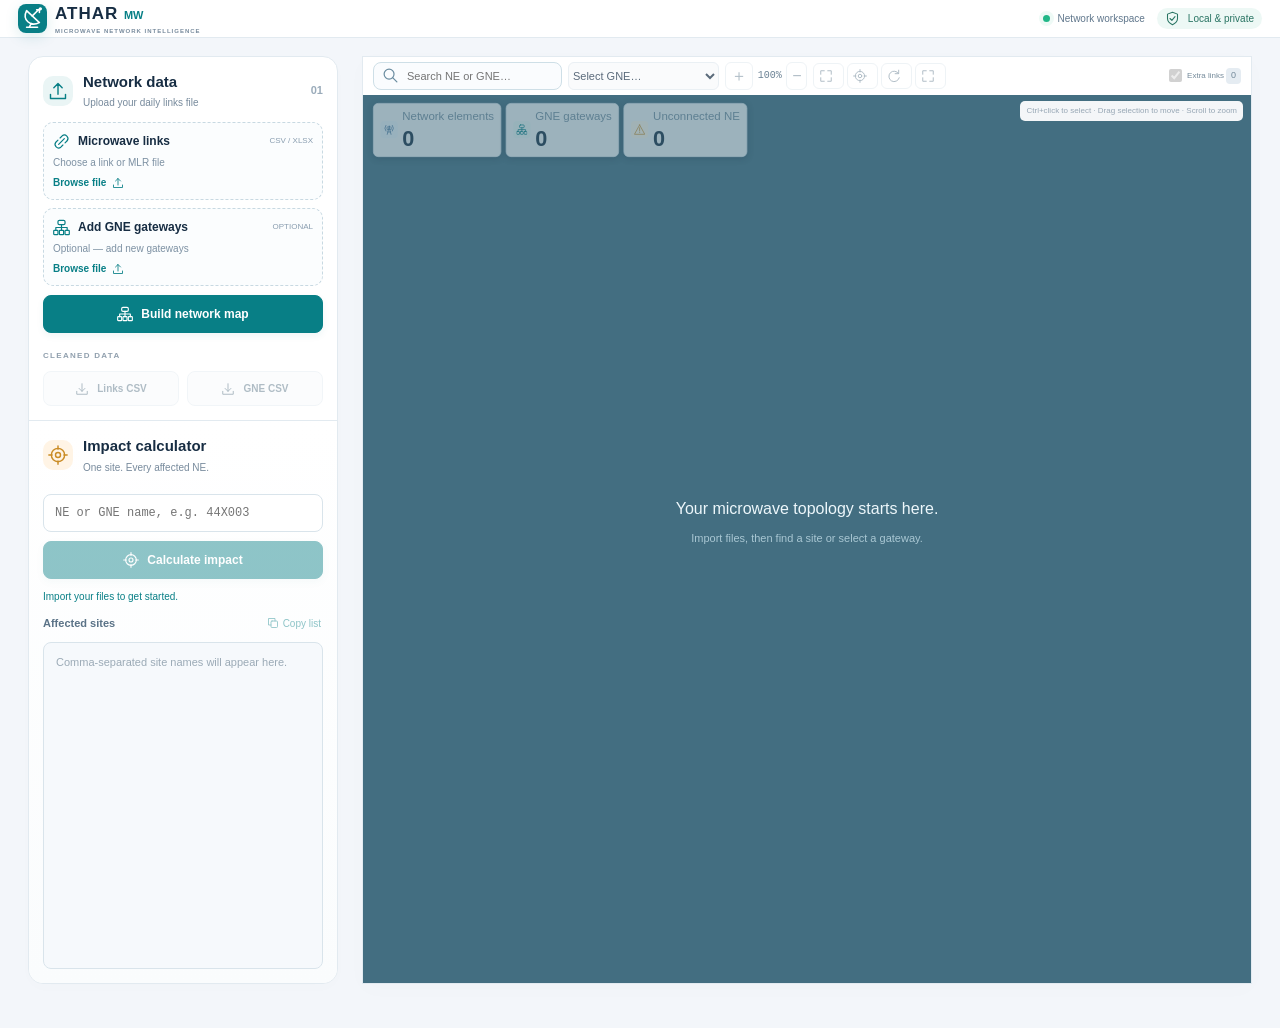
==== commit 325dfa51: "Add Ctrl multi-selection, group dragging, and dark green device hover" ====
--- a/index.html
+++ b/index.html
@@ -32,7 +32,7 @@
 
 <section class="map-panel" id="mapPanel"><div class="map-heading compact-heading"><svg class="icon"><use href="#i-gateway"/></svg><div class="search-input"><svg class="icon"><use href="#i-search"/></svg><input id="search" type="search" list="siteNames" placeholder="Search NE or GNE…" aria-label="Search NE or GNE" autocomplete="off" disabled></div><datalist id="siteNames"></datalist><select id="gneSelect" aria-label="Displayed gateway" disabled><option value="">Select GNE…</option></select><div class="map-toolbar" role="group" aria-label="Map controls"><div class="zoom-controls"><button id="zoomIn" disabled aria-label="Zoom in">＋</button><output id="zoomLabel" aria-live="polite">100%</output><button id="zoomOut" disabled aria-label="Zoom out">−</button></div><button id="fitMap" title="Fit map" aria-label="Fit map" disabled><svg class="icon"><use href="#i-expand"/></svg>Fit map</button><button id="centerMap" title="GNE at 100%" aria-label="GNE at 100%" disabled><svg class="icon"><use href="#i-target"/></svg>GNE · 100%</button><button id="resetLayout" title="Auto arrange" aria-label="Auto arrange" disabled><svg class="icon"><use href="#i-refresh"/></svg>Auto arrange</button><button id="fullscreen" title="Full screen" aria-label="Full screen" disabled><svg class="icon"><use href="#i-expand"/></svg><span id="fullscreenLabel">Full screen</span></button><label class="extra-toggle"><input id="extraLinks" type="checkbox" checked disabled>Extra links <span id="extraCount">0</span></label></div><p class="sr-only" id="searchStatus" role="status" aria-live="polite">Search any NE or GNE.</p></div><p id="viewSummary" class="sr-only" aria-live="polite"></p>
 
-<div class="map-stage"><div class="canvas-bar"><span class="canvas-hint">Drag to pan · Scroll to zoom · Drag icons to arrange</span></div><div class="stats" tabindex="0" aria-label="Network statistics"><div><span class="stat-icon"><svg class="icon"><use href="#i-tower"/></svg></span><div><span>Network elements</span><b id="nodesCount">0</b></div><small>NE in your network</small></div><div><span class="stat-icon teal"><svg class="icon"><use href="#i-gateway"/></svg></span><div><span>GNE gateways</span><b id="gatesCount">0</b></div><small>One gateway per NE</small></div><div><span class="stat-icon amber"><svg class="icon"><use href="#i-alert"/></svg></span><div><span>Unconnected NE</span><b id="offlineCount">0</b></div><small>No assigned GNE route</small></div></div><div id="map" class="map"><p class="empty">Your microwave topology starts here.<br><span>Import files, then find a site or select a gateway.</span></p></div></div></section>
+<div class="map-stage"><div class="canvas-bar"><span class="canvas-hint">Ctrl+click to select · Drag selection to move · Scroll to zoom</span></div><div class="stats" tabindex="0" aria-label="Network statistics"><div><span class="stat-icon"><svg class="icon"><use href="#i-tower"/></svg></span><div><span>Network elements</span><b id="nodesCount">0</b></div><small>NE in your network</small></div><div><span class="stat-icon teal"><svg class="icon"><use href="#i-gateway"/></svg></span><div><span>GNE gateways</span><b id="gatesCount">0</b></div><small>One gateway per NE</small></div><div><span class="stat-icon amber"><svg class="icon"><use href="#i-alert"/></svg></span><div><span>Unconnected NE</span><b id="offlineCount">0</b></div><small>No assigned GNE route</small></div></div><div id="map" class="map"><p class="empty">Your microwave topology starts here.<br><span>Import files, then find a site or select a gateway.</span></p></div></div></section>
 </div></section></main>
 <script src="vendor/exceljs.min.js"></script><script src="network.js"></script><script src="default-gne.js"></script><script src="radial-layout.js"></script><script src="topology.js"></script><script src="app.js"></script>
 </body></html>
--- a/style.css
+++ b/style.css
@@ -8,3 +8,9 @@
 .map-stage .canvas-bar{justify-content:flex-end}
 /* Explicit square sizing and enlarged gateway indicators. */
 .compact-heading .search-input{width:5cm;flex:0 0 5cm}.map-stage{height:0;padding-bottom:100%;aspect-ratio:auto;flex:none}.map-stage .map{height:100%;border-radius:0}.map-stage .stats>div>div>span{font-size:15.3px}.map-stage .stats b{font-size:28.9px}.map-panel:fullscreen .map-stage{height:auto;padding-bottom:0;flex:1}.map-panel{border-radius:0}@media(max-width:600px){.compact-heading>.search-input{width:5cm;flex:0 1 5cm}.compact-heading select{width:4cm;flex:0 1 4cm}.map-stage .stats>div>div>span{font-size:13.6px}.map-stage .stats b{font-size:25.5px}}
+
+/* Red search/impact outlines; NE names have no background in any state. */
+.map .network-node:not(.gateway-node) .node-label-bg{fill:none!important;stroke:none!important}.map .network-node:not(.gateway-node) .node-name{fill:#fff;stroke:#294d60;stroke-width:2px;paint-order:stroke fill;stroke-linejoin:round}.map .gateway-node.impacted .node-label-bg,.map .gateway-node.highlighted .node-label-bg,.map .network-node:focus .node-label-bg{stroke:#ff3038}.map .highlighted .device-icon>rect:first-child,.map .impacted .device-icon>rect:first-child{stroke:#ff3038;stroke-width:5px}
+
+.map .network-node:hover .device-icon>rect:first-child{fill:#075b38}.map .selected .device-icon>rect:first-child{stroke:#ff3038;stroke-width:5px}.map .gateway-node.selected .node-label-bg{stroke:#ff3038}
+.map .node-label-bg{pointer-events:all}
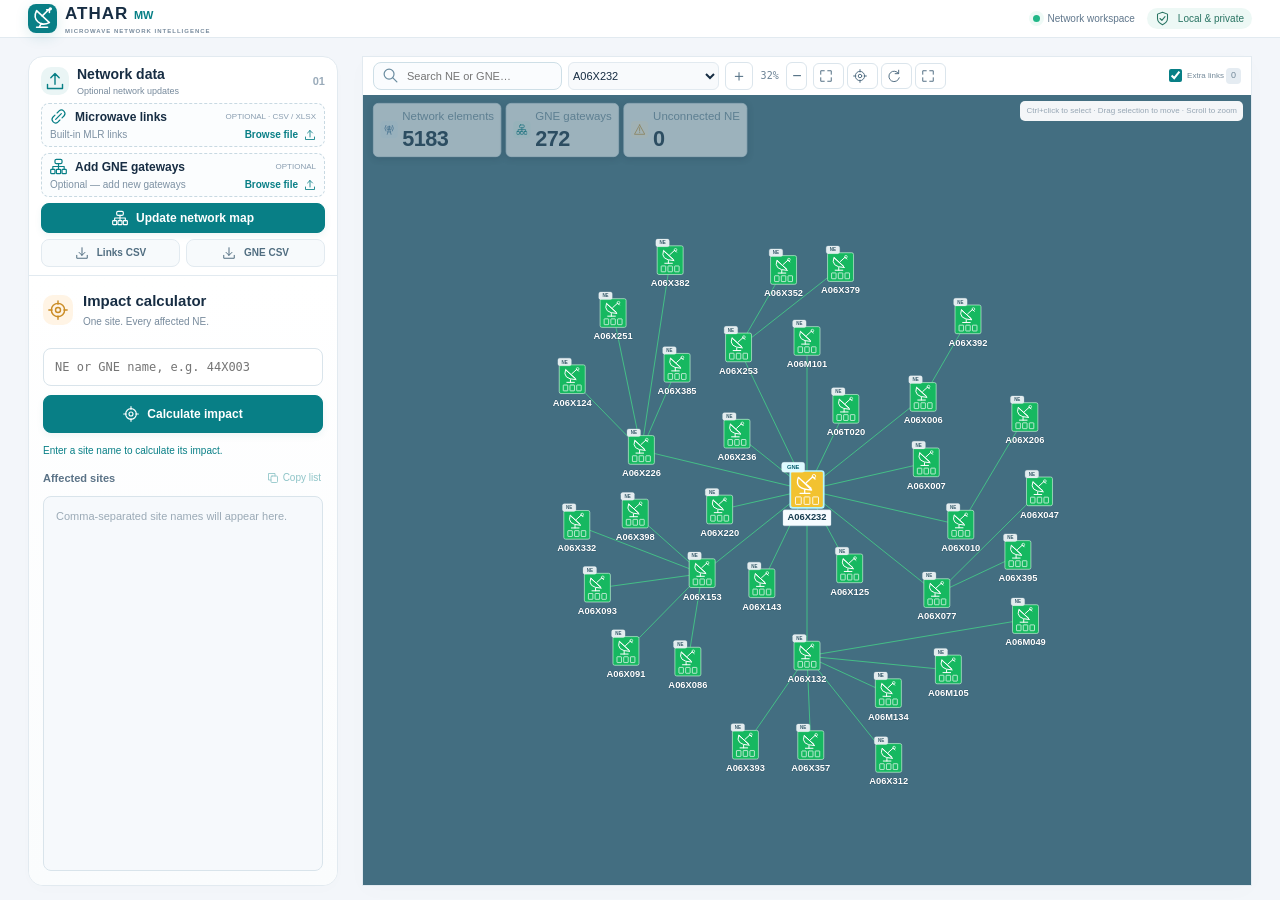
==== commit d5e86392: "Bundle latest MLR network and open A06X232 automatically" ====
--- a/index.html
+++ b/index.html
@@ -20,12 +20,12 @@
 <header class="topbar"><div class="brand"><span class="brand-mark"><svg class="icon"><use href="#i-dish"/></svg></span><div>ATHAR <span>MW</span><small>MICROWAVE NETWORK INTELLIGENCE</small></div></div><div class="header-tags"><span class="workspace-tag"><span class="live-dot"></span>Network workspace</span><span class="privacy-tag"><svg class="icon"><use href="#i-shield"/></svg>Local & private</span></div></header>
 <main>
 <section class="workspace"><aside>
-<section class="import-panel"><div class="section-title"><span class="section-icon"><svg class="icon"><use href="#i-upload"/></svg></span><div><h2>Network data</h2><p>Upload your daily links file</p></div><span class="step-tag">01</span></div>
-<label class="upload"><span class="upload-top"><svg class="icon"><use href="#i-link"/></svg><strong>Microwave links</strong><span class="file-type">CSV / XLSX</span></span><small id="linksName">Choose a link or MLR file</small><span class="browse">Browse file <svg class="icon"><use href="#i-upload"/></svg></span><input id="links" type="file" accept=".csv,.txt,.xlsx" aria-label="Upload microwave links"></label>
+<section class="import-panel"><div class="section-title"><span class="section-icon"><svg class="icon"><use href="#i-upload"/></svg></span><div><h2>Network data</h2><p>Optional network updates</p></div><span class="step-tag">01</span></div>
+<label class="upload"><span class="upload-top"><svg class="icon"><use href="#i-link"/></svg><strong>Microwave links</strong><span class="file-type">OPTIONAL · CSV / XLSX</span></span><small id="linksName">Built-in MLR links</small><span class="browse">Browse file <svg class="icon"><use href="#i-upload"/></svg></span><input id="links" type="file" accept=".csv,.txt,.xlsx" aria-label="Upload microwave links"></label>
 
 <label class="upload"><span class="upload-top"><svg class="icon"><use href="#i-gateway"/></svg><strong>Add GNE gateways</strong><span class="file-type">OPTIONAL</span></span><small id="gatesName">Optional — add new gateways</small><span class="browse">Browse file <svg class="icon"><use href="#i-upload"/></svg></span><input id="gates" type="file" accept=".csv,.txt,.xlsx" aria-label="Add GNE gateways (optional)"></label>
 
-<div id="status" hidden role="status" aria-live="polite">Upload your links file to build your network. 272 GNE gateways are already included.</div><button id="load" class="primary"><svg class="icon"><use href="#i-gateway"/></svg>Build network map</button>
+<div id="status" hidden role="status" aria-live="polite">Upload your links file to build your network. 272 GNE gateways are already included.</div><button id="load" class="primary"><svg class="icon"><use href="#i-gateway"/></svg>Update network map</button>
 <div class="exports"><span class="subheading">CLEANED DATA</span><div class="export-buttons"><button id="downloadLinks" class="secondary" disabled><svg class="icon"><use href="#i-download"/></svg>Links CSV</button><button id="downloadGates" class="secondary" disabled><svg class="icon"><use href="#i-download"/></svg>GNE CSV</button></div></div></section>
 <section class="impact-panel"><div class="section-title"><span class="section-icon amber"><svg class="icon"><use href="#i-target"/></svg></span><div><h2>Impact calculator</h2><p>One site. Every affected NE.</p></div></div><form id="impactForm"><input id="impactSite" aria-label="NE or GNE name" placeholder="NE or GNE name, e.g. 44X003" autocomplete="off" disabled><button id="calculateImpact" class="primary" disabled><svg class="icon"><use href="#i-target"/></svg>Calculate impact</button></form><p id="impactSummary" role="status" aria-live="polite">Import your files to get started.</p><div class="result-heading"><label for="impactResult">Affected sites</label><button id="copyImpact" class="text-button" disabled><svg class="icon"><use href="#i-copy"/></svg><span id="copyLabel">Copy list</span></button></div><textarea id="impactResult" readonly rows="7" spellcheck="false" placeholder="Comma-separated site names will appear here."></textarea></section>
 </aside><div class="content">
@@ -34,5 +34,5 @@
 
 <div class="map-stage"><div class="canvas-bar"><span class="canvas-hint">Ctrl+click to select · Drag selection to move · Scroll to zoom</span></div><div class="stats" tabindex="0" aria-label="Network statistics"><div><span class="stat-icon"><svg class="icon"><use href="#i-tower"/></svg></span><div><span>Network elements</span><b id="nodesCount">0</b></div><small>NE in your network</small></div><div><span class="stat-icon teal"><svg class="icon"><use href="#i-gateway"/></svg></span><div><span>GNE gateways</span><b id="gatesCount">0</b></div><small>One gateway per NE</small></div><div><span class="stat-icon amber"><svg class="icon"><use href="#i-alert"/></svg></span><div><span>Unconnected NE</span><b id="offlineCount">0</b></div><small>No assigned GNE route</small></div></div><div id="map" class="map"><p class="empty">Your microwave topology starts here.<br><span>Import files, then find a site or select a gateway.</span></p></div></div></section>
 </div></section></main>
-<script src="vendor/exceljs.min.js"></script><script src="network.js"></script><script src="default-gne.js"></script><script src="radial-layout.js"></script><script src="topology.js"></script><script src="app.js"></script>
+<script src="vendor/exceljs.min.js"></script><script src="network.js"></script><script src="default-gne.js"></script><script src="default-links.js"></script><script src="radial-layout.js"></script><script src="layout-clearance.js"></script><script src="topology.js"></script><script src="app.js"></script>
 </body></html>
--- a/style.css
+++ b/style.css
@@ -14,3 +14,24 @@
 
 .map .network-node:hover .device-icon>rect:first-child{fill:#075b38}.map .selected .device-icon>rect:first-child{stroke:#ff3038;stroke-width:5px}.map .gateway-node.selected .node-label-bg{stroke:#ff3038}
 .map .node-label-bg{pointer-events:all}
+/* Fill the browser height instead of forcing a square canvas. */
+.map-stage{height:min(70dvh,650px);padding-bottom:0;aspect-ratio:auto;min-height:300px}
+@media(min-width:851px){body{height:100vh;height:100dvh;overflow:hidden;display:flex;flex-direction:column}.topbar{flex:0 0 1cm}main{width:100%;flex:1;min-height:0;padding:18px 28px 14px;display:flex}.workspace{width:100%;min-height:0;flex:1}.content{min-height:0;display:flex;flex-direction:column}.map-panel{flex:1;min-height:0;display:flex;flex-direction:column}.map-panel .compact-heading{flex:0 0 auto}.map-stage{height:auto;min-height:0;flex:1}.workspace>aside{min-height:0;overflow:auto}}
+.map-panel:fullscreen .map-stage{height:auto;min-height:0;padding-bottom:0;flex:1}
+@media(min-width:851px) and (max-width:1100px){.map-panel .compact-heading{height:auto;flex-wrap:wrap;padding-block:4px}.compact-heading .map-toolbar{flex-basis:100%;flex-wrap:wrap;padding-bottom:2px}}
+@media(min-width:851px){main{max-width:none}.topbar{padding-inline:28px}}
+/* Compact file uploads so the impact calculator starts higher. */
+.import-panel{padding:8px 12px;flex-shrink:0}
+.import-panel .section-title{margin-bottom:4px;gap:8px}
+.import-panel .section-icon{width:28px;height:28px}
+.import-panel .section-title h2{font-size:14px;line-height:18px}
+.import-panel .section-title p{font-size:9px;line-height:12px}
+.import-panel .upload{display:grid;grid-template-columns:minmax(0,1fr) auto;gap:2px 8px;padding:4px 8px;margin:6px 0;border-radius:8px}
+.import-panel .upload-top{grid-column:1/-1;font-size:12px;line-height:18px}
+.import-panel .upload small{min-width:0;margin:0;font-size:10px;line-height:14px}
+.import-panel .browse{line-height:14px;white-space:nowrap}
+.import-panel .primary{min-height:30px;padding:5px 8px;margin-top:6px;line-height:18px}
+.import-panel .exports{margin-top:6px}
+.import-panel .exports>.subheading{position:absolute;width:1px;height:1px;overflow:hidden;clip-path:inset(50%)}
+.import-panel .export-buttons{margin-top:0;gap:6px}
+.import-panel .secondary{min-height:28px;padding:5px;line-height:16px}
